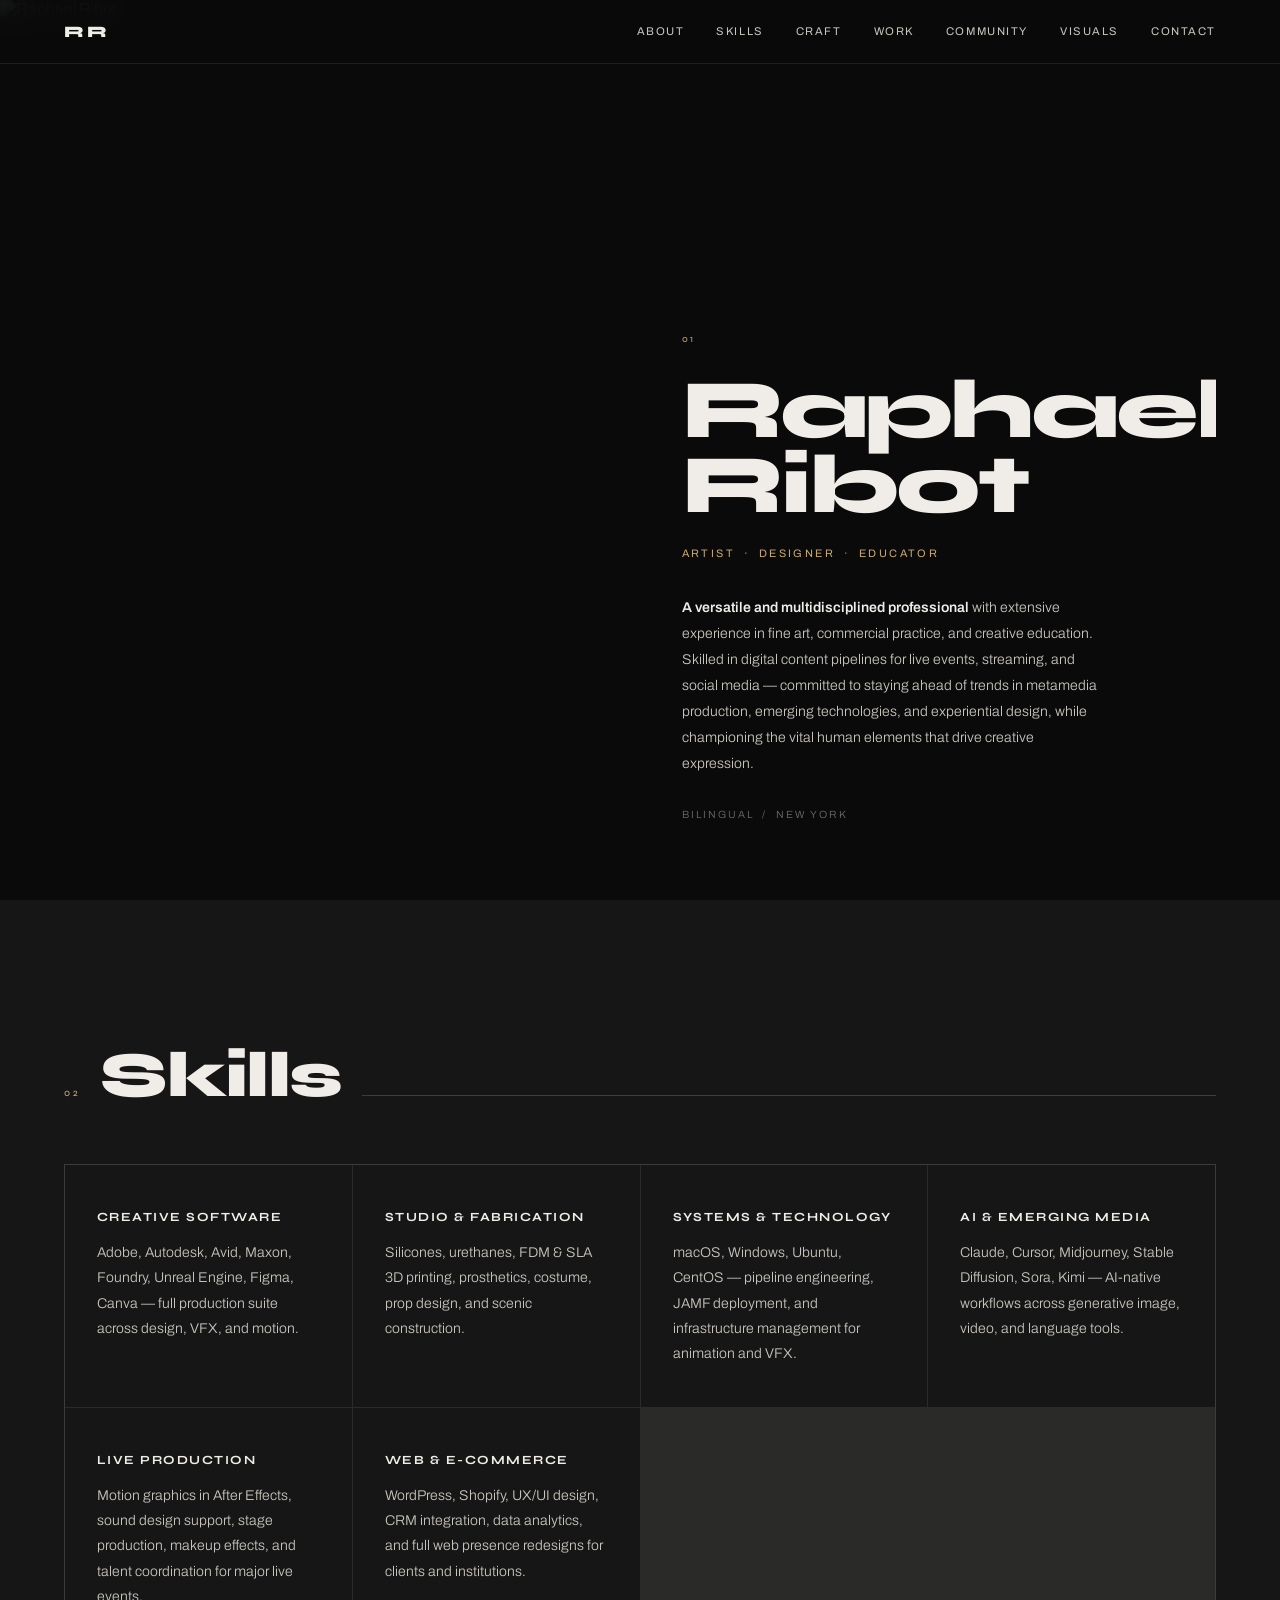
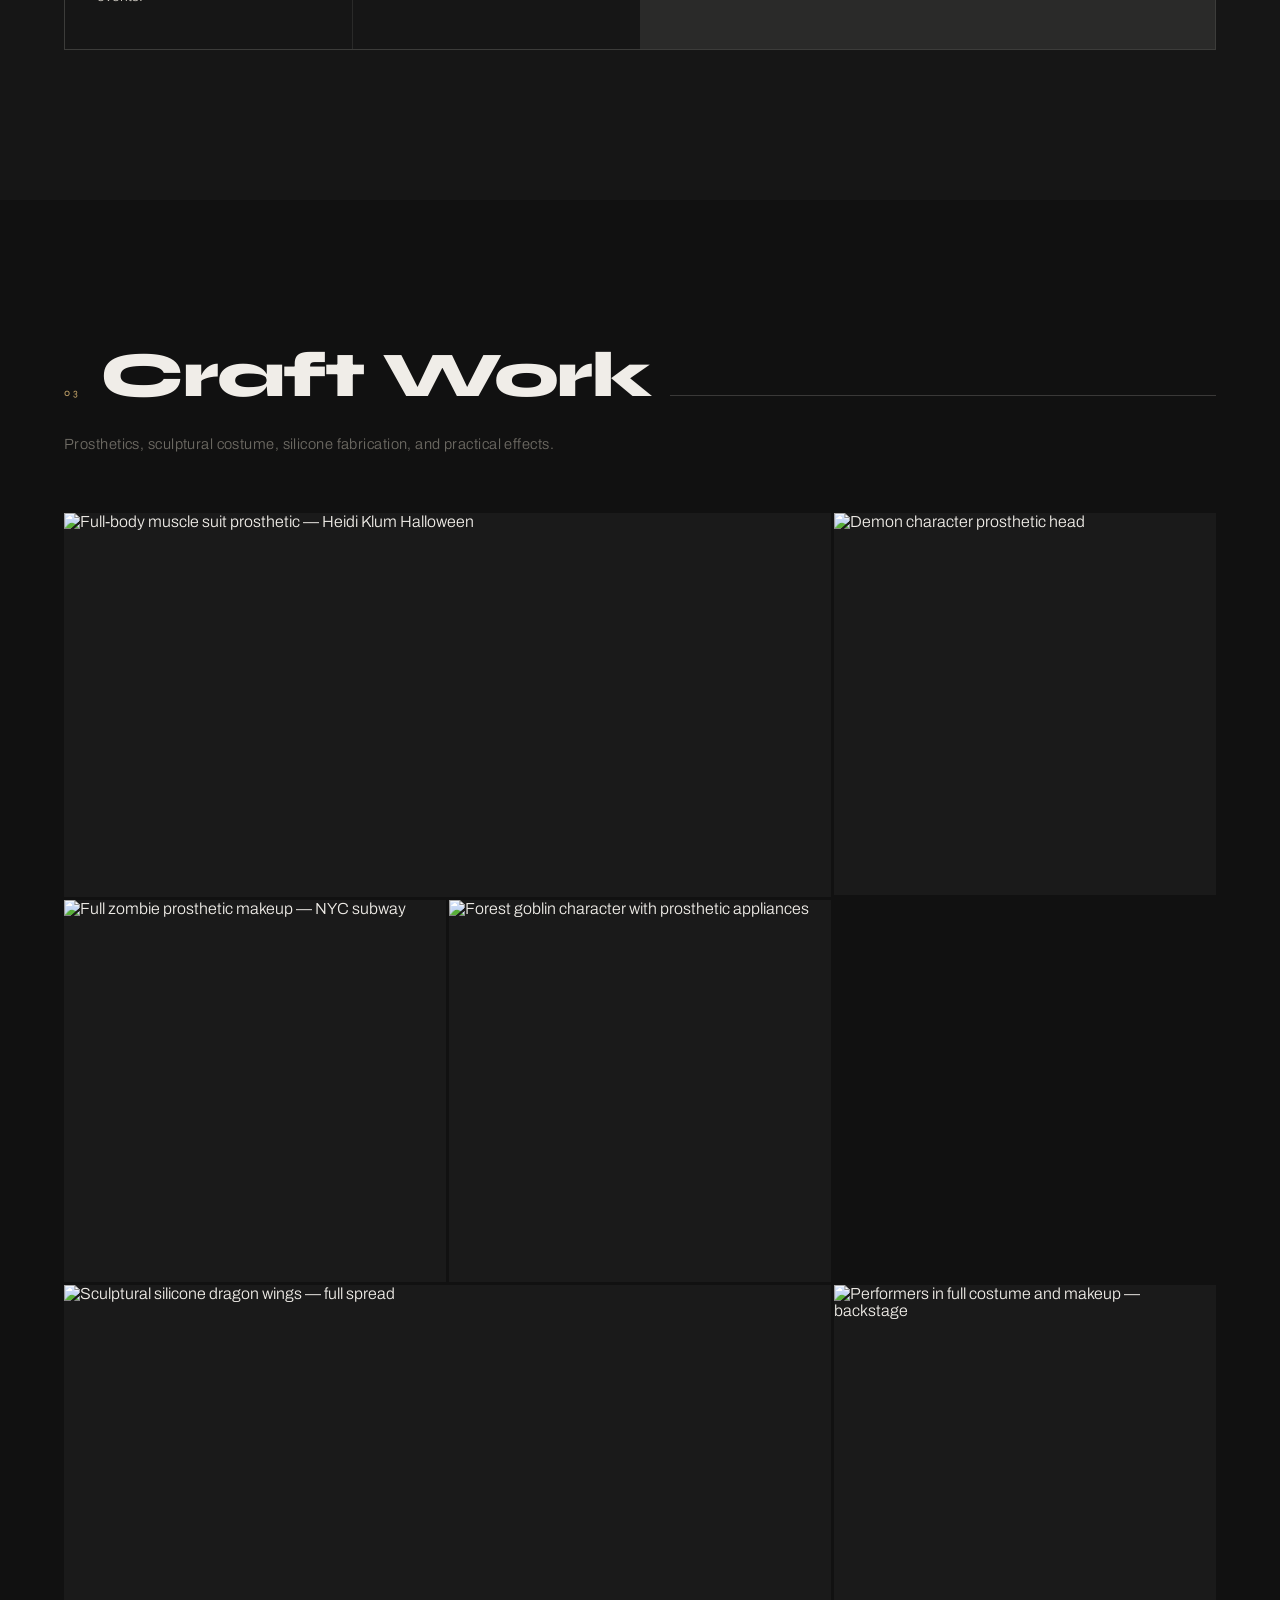
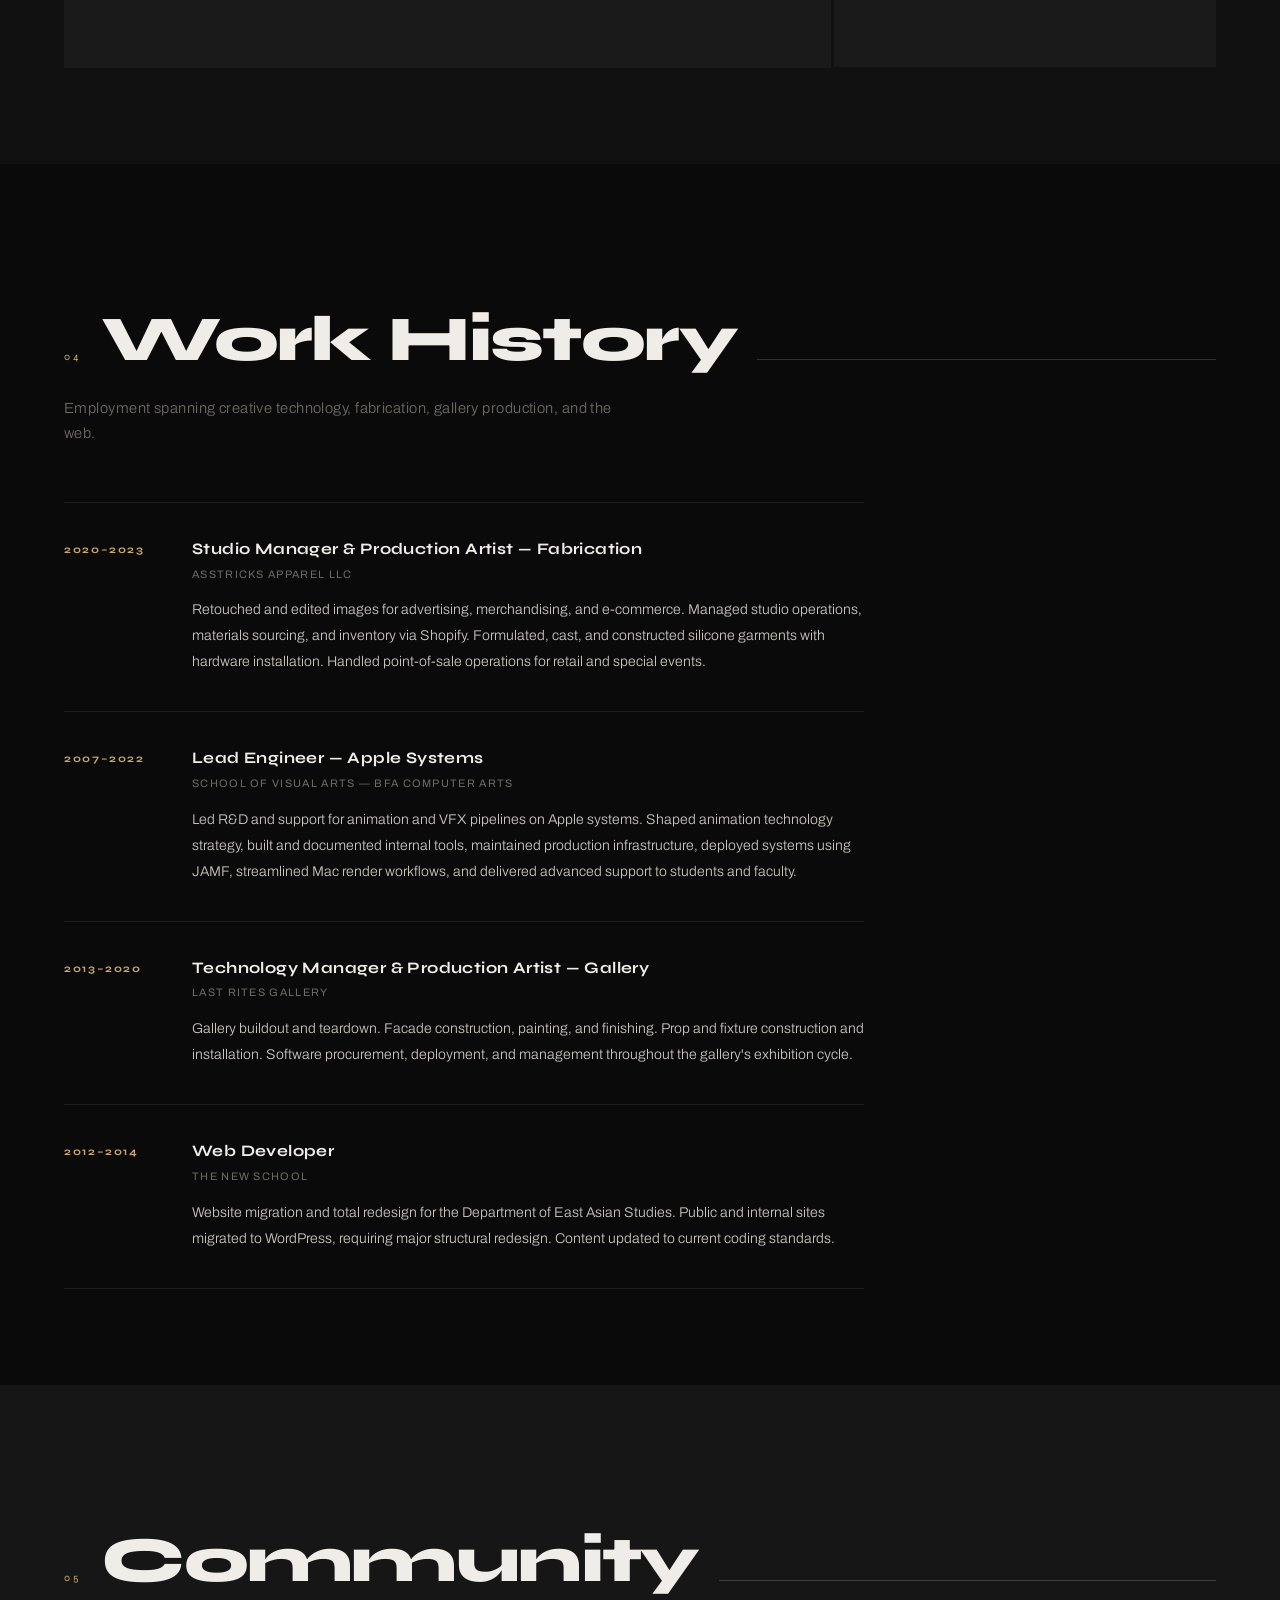
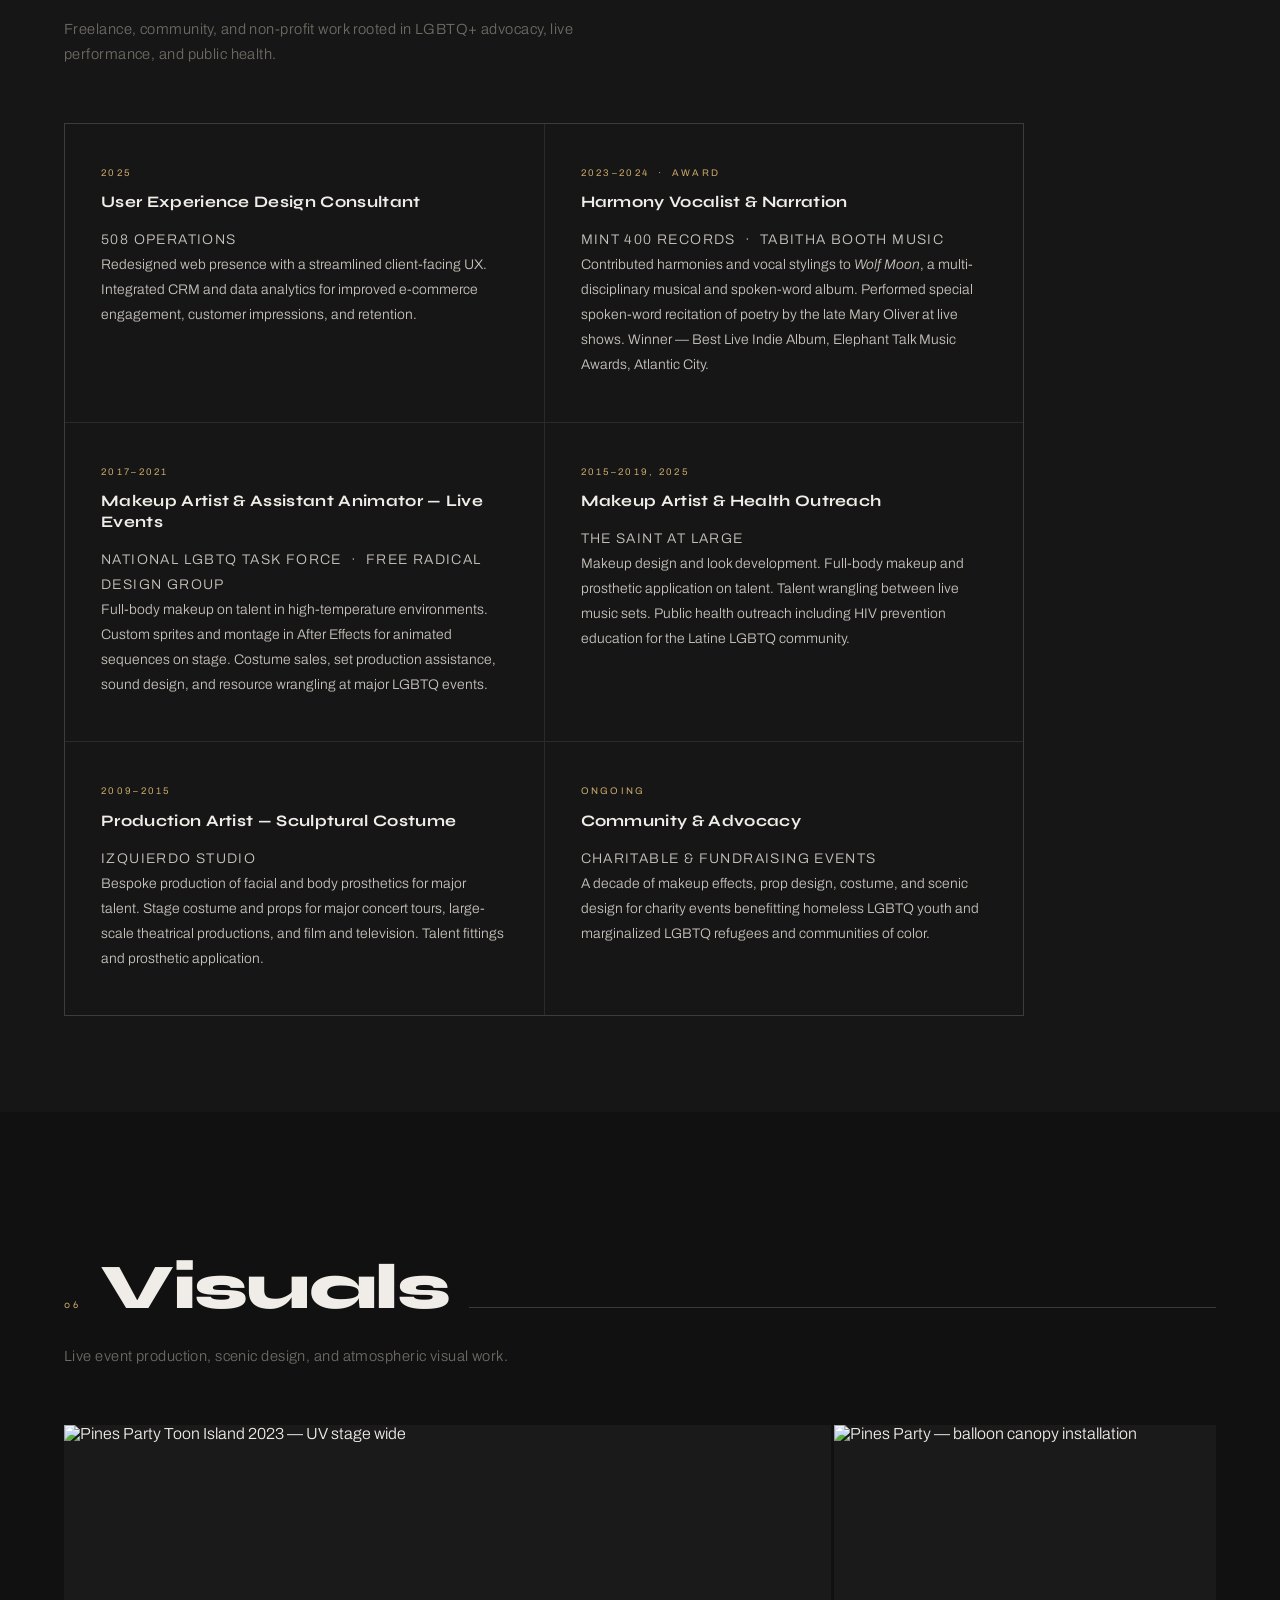
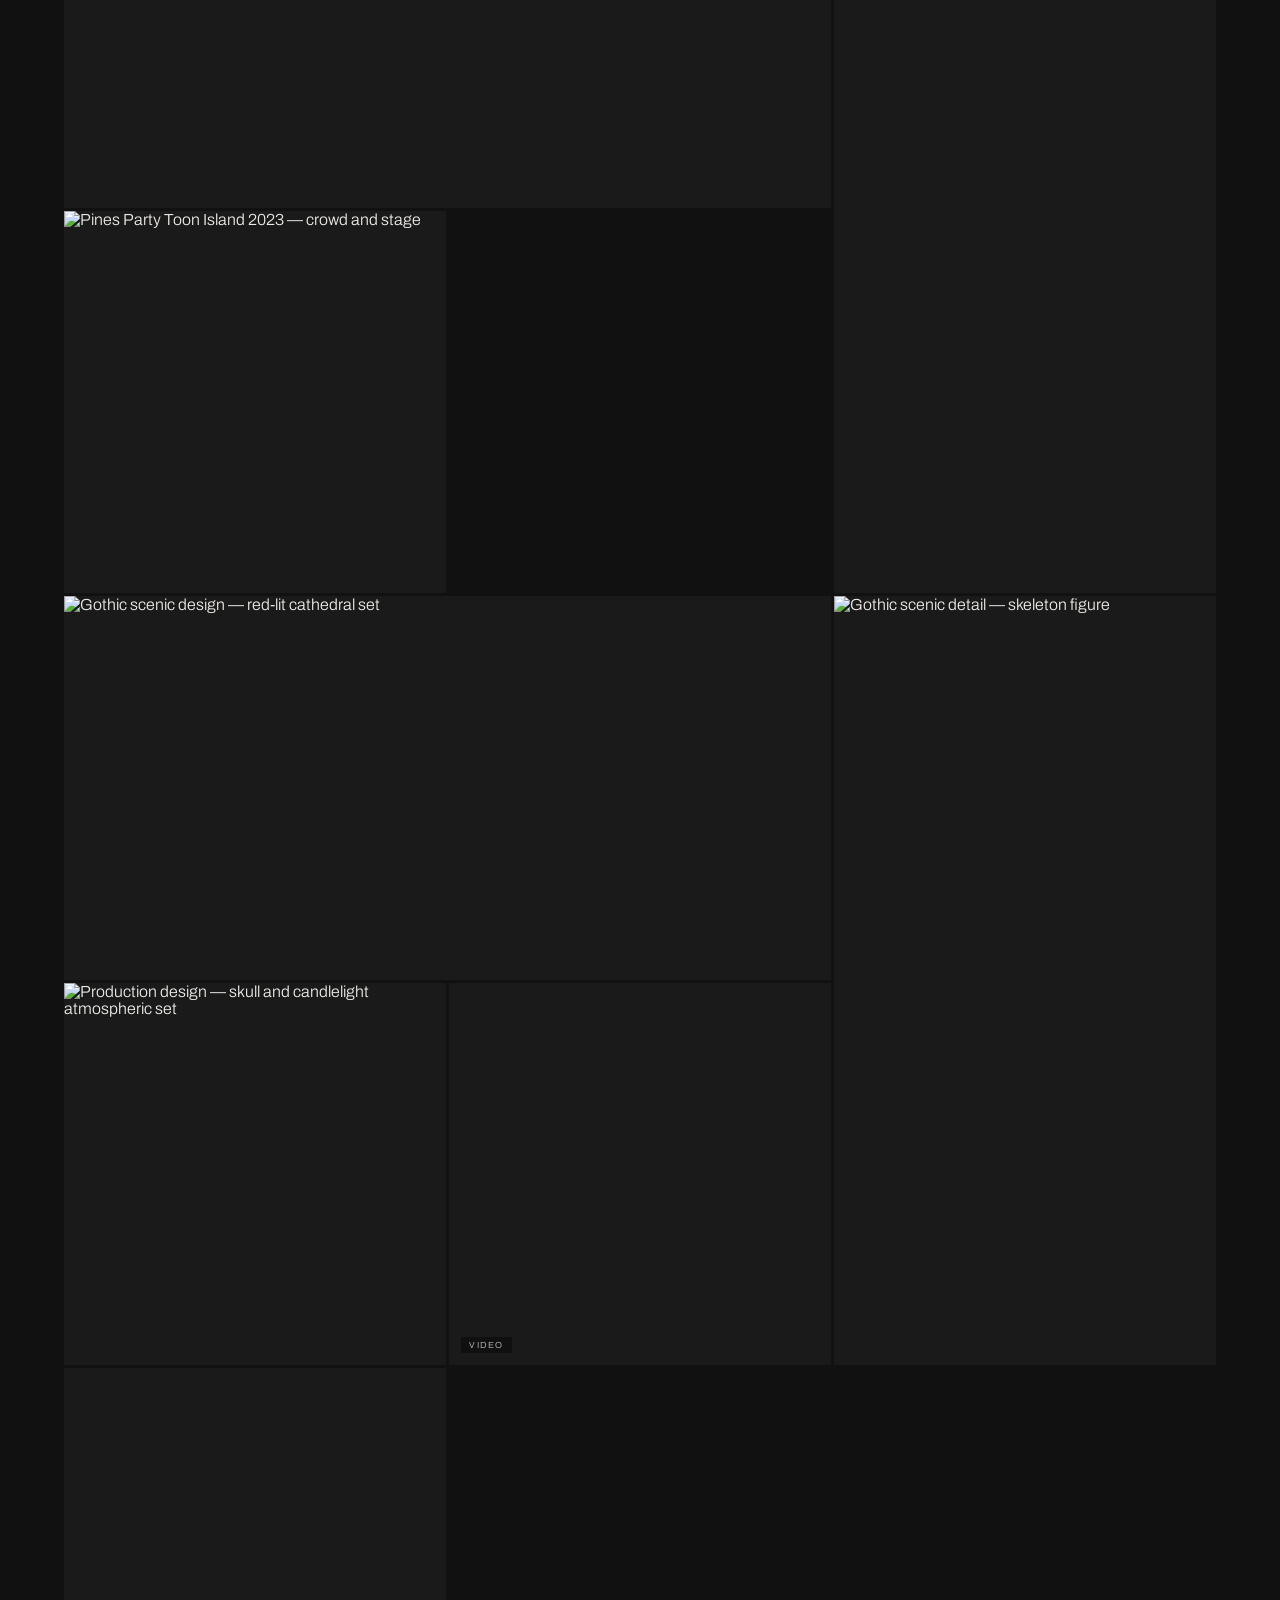
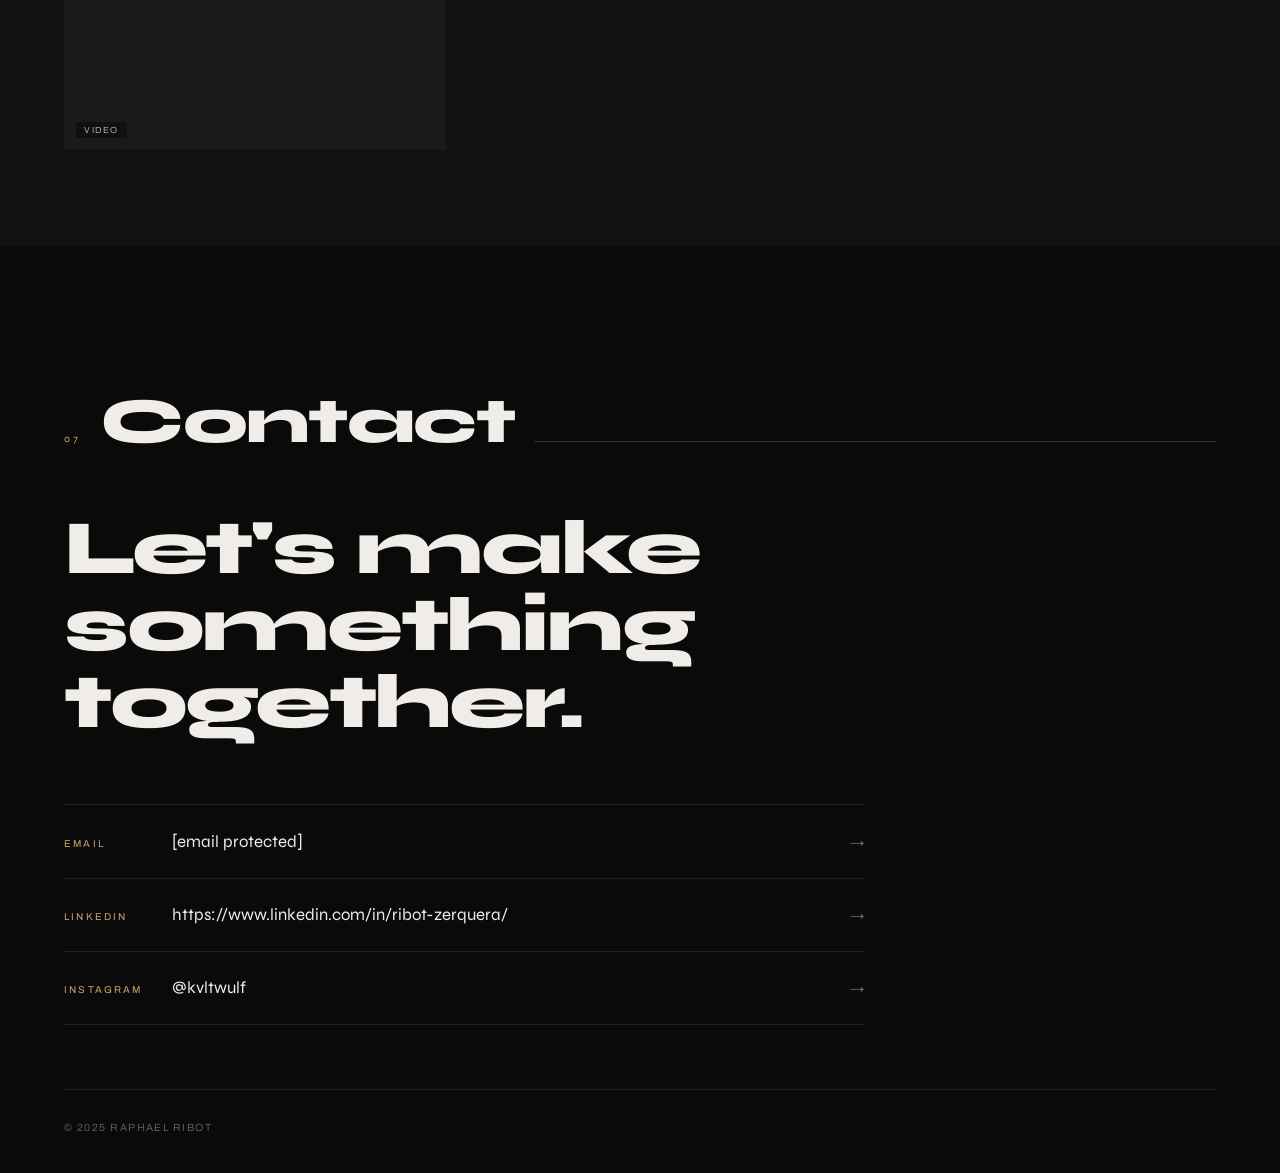
==== index.html @ 89969b08 "initial commit" ====
<!DOCTYPE html>
<html lang="en">
<head>
    <meta charset="UTF-8">
    <meta name="viewport" content="width=device-width, initial-scale=1.0">
    <title>Raphael Ribot</title>
    <link rel="preconnect" href="https://fonts.googleapis.com">
    <link rel="preconnect" href="https://fonts.gstatic.com" crossorigin>
    <link href="https://fonts.googleapis.com/css2?family=Syne:wght@400;700;800&family=Archivo:ital,wdth,wght@0,75,200;0,75,300;0,75,400;0,100,600;0,100,800;0,100,900&display=swap" rel="stylesheet">
    <link rel="stylesheet" href="styles.css">
</head>
<body>

    <!-- ── NAV ── -->
    <nav>
        <a href="#about" class="nav-monogram">RR</a>
        <div class="nav-links">
            <a href="#about">About</a>
            <a href="#skills">Skills</a>
            <a href="#craft">Craft</a>
            <a href="#experiences">Work</a>
            <a href="#nonprofit">Community</a>
            <a href="#visuals">Visuals</a>
            <a href="#contact">Contact</a>
        </div>
    </nav>

    <!-- ── 01 ABOUT / HERO ── -->
    <section id="about">
        <div class="hero-portrait">
            <img src="img/portrait.jpeg" alt="Raphael Ribot">
        </div>
        <div class="hero-content">
            <span class="section-index">01</span>
            <h1>
                <span class="name-line">Raphael</span>
                <span class="name-line">Ribot</span>
            </h1>
            <p class="hero-role">Artist &nbsp;&middot;&nbsp; Designer &nbsp;&middot;&nbsp; Educator</p>
            <p class="hero-bio">
                <strong>A versatile and multidisciplined professional</strong> with extensive experience
                in fine art, commercial practice, and creative education. Skilled in digital content
                pipelines for live events, streaming, and social media — committed to staying ahead
                of trends in metamedia production, emerging technologies, and experiential design,
                while championing the vital human elements that drive creative expression.
            </p>
            <p class="hero-tags">Bilingual &nbsp;/&nbsp; New York</p>
        </div>
    </section>

    <!-- ── 02 SKILLS ── -->
    <section id="skills">
        <div class="section-header">
            <span class="section-index">02</span>
            <h2>Skills</h2>
            <div class="section-rule"></div>
        </div>
        <div class="skills-grid">
            <div class="skill-card">
                <h3>Creative Software</h3>
                <p>Adobe, Autodesk, Avid, Maxon, Foundry, Unreal Engine, Figma, Canva — full production suite across design, VFX, and motion.</p>
            </div>
            <div class="skill-card">
                <h3>Studio &amp; Fabrication</h3>
                <p>Silicones, urethanes, FDM &amp; SLA 3D printing, prosthetics, costume, prop design, and scenic construction.</p>
            </div>
            <div class="skill-card">
                <h3>Systems &amp; Technology</h3>
                <p>macOS, Windows, Ubuntu, CentOS — pipeline engineering, JAMF deployment, and infrastructure management for animation and VFX.</p>
            </div>
            <div class="skill-card">
                <h3>AI &amp; Emerging Media</h3>
                <p>Claude, Cursor, Midjourney, Stable Diffusion, Sora, Kimi — AI-native workflows across generative image, video, and language tools.</p>
            </div>
            <div class="skill-card">
                <h3>Live Production</h3>
                <p>Motion graphics in After Effects, sound design support, stage production, makeup effects, and talent coordination for major live events.</p>
            </div>
            <div class="skill-card">
                <h3>Web &amp; E-Commerce</h3>
                <p>WordPress, Shopify, UX/UI design, CRM integration, data analytics, and full web presence redesigns for clients and institutions.</p>
            </div>
        </div>
    </section>

    <!-- ── 03 CRAFT WORK ── -->
    <section id="craft">
        <div class="section-header">
            <span class="section-index">03</span>
            <h2>Craft Work</h2>
            <div class="section-rule"></div>
        </div>
        <p class="section-intro">Prosthetics, sculptural costume, silicone fabrication, and practical effects.</p>
        <div class="gallery-grid">
            <div class="gallery-item large">
                <img src="img/Selects/IMG_0168.jpeg" alt="Full-body muscle suit prosthetic — Heidi Klum Halloween">
            </div>
            <div class="gallery-item">
                <img src="img/Selects/IMG_2224.jpeg" alt="Demon character prosthetic head">
            </div>
            <div class="gallery-item">
                <img src="img/Selects/IMG_4056.jpeg" alt="Full zombie prosthetic makeup — NYC subway">
            </div>
            <div class="gallery-item">
                <img src="img/Selects/IMG_4104.jpeg" alt="Forest goblin character with prosthetic appliances">
            </div>
            <div class="gallery-item large">
                <img src="img/Selects/IMG_0410.jpeg" alt="Sculptural silicone dragon wings — full spread">
            </div>
            <div class="gallery-item">
                <img src="img/Selects/IMG_7581.jpeg" alt="Performers in full costume and makeup — backstage">
            </div>
        </div>
    </section>

    <!-- ── 04 EXPERIENCES ── -->
    <section id="experiences">
        <div class="section-header">
            <span class="section-index">04</span>
            <h2>Work History</h2>
            <div class="section-rule"></div>
        </div>
        <p class="section-intro">Employment spanning creative technology, fabrication, gallery production, and the web.</p>
        <div class="timeline">
            <div class="timeline-item">
                <span class="timeline-year">2020–2023</span>
                <div class="timeline-content">
                    <h3>Studio Manager &amp; Production Artist — Fabrication</h3>
                    <p class="timeline-org">Asstricks Apparel LLC</p>
                    <p>Retouched and edited images for advertising, merchandising, and e-commerce. Managed studio operations, materials sourcing, and inventory via Shopify. Formulated, cast, and constructed silicone garments with hardware installation. Handled point-of-sale operations for retail and special events.</p>
                </div>
            </div>
            <div class="timeline-item">
                <span class="timeline-year">2007–2022</span>
                <div class="timeline-content">
                    <h3>Lead Engineer — Apple Systems</h3>
                    <p class="timeline-org">School of Visual Arts — BFA Computer Arts</p>
                    <p>Led R&amp;D and support for animation and VFX pipelines on Apple systems. Shaped animation technology strategy, built and documented internal tools, maintained production infrastructure, deployed systems using JAMF, streamlined Mac render workflows, and delivered advanced support to students and faculty.</p>
                </div>
            </div>
            <div class="timeline-item">
                <span class="timeline-year">2013–2020</span>
                <div class="timeline-content">
                    <h3>Technology Manager &amp; Production Artist — Gallery</h3>
                    <p class="timeline-org">Last Rites Gallery</p>
                    <p>Gallery buildout and teardown. Facade construction, painting, and finishing. Prop and fixture construction and installation. Software procurement, deployment, and management throughout the gallery's exhibition cycle.</p>
                </div>
            </div>
            <div class="timeline-item">
                <span class="timeline-year">2012–2014</span>
                <div class="timeline-content">
                    <h3>Web Developer</h3>
                    <p class="timeline-org">The New School</p>
                    <p>Website migration and total redesign for the Department of East Asian Studies. Public and internal sites migrated to WordPress, requiring major structural redesign. Content updated to current coding standards.</p>
                </div>
            </div>
        </div>
    </section>

    <!-- ── 05 NON-PROFIT / COMMUNITY ── -->
    <section id="nonprofit">
        <div class="section-header">
            <span class="section-index">05</span>
            <h2>Community</h2>
            <div class="section-rule"></div>
        </div>
        <p class="section-intro">Freelance, community, and non-profit work rooted in LGBTQ+ advocacy, live performance, and public health.</p>
        <div class="editorial-blocks">
            <div class="editorial-block">
                <span class="editorial-label">2025</span>
                <h3>User Experience Design Consultant</h3>
                <p class="editorial-org">508 Operations</p>
                <p>Redesigned web presence with a streamlined client-facing UX. Integrated CRM and data analytics for improved e-commerce engagement, customer impressions, and retention.</p>
            </div>
            <div class="editorial-block">
                <span class="editorial-label">2023–2024 &nbsp;·&nbsp; Award</span>
                <h3>Harmony Vocalist &amp; Narration</h3>
                <p class="editorial-org">Mint 400 Records &nbsp;&middot;&nbsp; Tabitha Booth Music</p>
                <p>Contributed harmonies and vocal stylings to <em>Wolf Moon</em>, a multi-disciplinary musical and spoken-word album. Performed special spoken-word recitation of poetry by the late Mary Oliver at live shows. Winner — Best Live Indie Album, Elephant Talk Music Awards, Atlantic City.</p>
            </div>
            <div class="editorial-block">
                <span class="editorial-label">2017–2021</span>
                <h3>Makeup Artist &amp; Assistant Animator — Live Events</h3>
                <p class="editorial-org">National LGBTQ Task Force &nbsp;&middot;&nbsp; Free Radical Design Group</p>
                <p>Full-body makeup on talent in high-temperature environments. Custom sprites and montage in After Effects for animated sequences on stage. Costume sales, set production assistance, sound design, and resource wrangling at major LGBTQ events.</p>
            </div>
            <div class="editorial-block">
                <span class="editorial-label">2015–2019, 2025</span>
                <h3>Makeup Artist &amp; Health Outreach</h3>
                <p class="editorial-org">The Saint at Large</p>
                <p>Makeup design and look development. Full-body makeup and prosthetic application on talent. Talent wrangling between live music sets. Public health outreach including HIV prevention education for the Latine LGBTQ community.</p>
            </div>
            <div class="editorial-block">
                <span class="editorial-label">2009–2015</span>
                <h3>Production Artist — Sculptural Costume</h3>
                <p class="editorial-org">Izquierdo Studio</p>
                <p>Bespoke production of facial and body prosthetics for major talent. Stage costume and props for major concert tours, large-scale theatrical productions, and film and television. Talent fittings and prosthetic application.</p>
            </div>
            <div class="editorial-block">
                <span class="editorial-label">Ongoing</span>
                <h3>Community &amp; Advocacy</h3>
                <p class="editorial-org">Charitable &amp; Fundraising Events</p>
                <p>A decade of makeup effects, prop design, costume, and scenic design for charity events benefitting homeless LGBTQ youth and marginalized LGBTQ refugees and communities of color.</p>
            </div>
        </div>
    </section>

    <!-- ── 06 VISUALS ── -->
    <section id="visuals">
        <div class="section-header">
            <span class="section-index">06</span>
            <h2>Visuals</h2>
            <div class="section-rule"></div>
        </div>
        <p class="section-intro">Live event production, scenic design, and atmospheric visual work.</p>
        <div class="gallery-grid">
            <div class="gallery-item large">
                <img src="img/Selects/570135_2333f36327304147aa174788ac563bfb_mv2.jpg" alt="Pines Party Toon Island 2023 — UV stage wide">
            </div>
            <div class="gallery-item tall">
                <img src="img/Selects/570135_9322833bcbf74b88a99a0cb5c8441ade_mv2.jpg" alt="Pines Party — balloon canopy installation">
            </div>
            <div class="gallery-item">
                <img src="img/Selects/570135_5317a27b67f44cf98905dbce49647bd1_mv2.jpg" alt="Pines Party Toon Island 2023 — crowd and stage">
            </div>
            <div class="gallery-item large">
                <img src="img/Selects/IMG_0476.jpeg" alt="Gothic scenic design — red-lit cathedral set">
            </div>
            <div class="gallery-item tall">
                <img src="img/Selects/IMG_0482.jpeg" alt="Gothic scenic detail — skeleton figure">
            </div>
            <div class="gallery-item">
                <img src="img/Selects/IMG_9064.jpeg" alt="Production design — skull and candlelight atmospheric set">
            </div>
            <div class="gallery-item">
                <video autoplay muted loop playsinline>
                    <source src="img/Selects/IMG_9035.mov" type="video/mp4">
                    <source src="img/Selects/IMG_9035.mov" type="video/quicktime">
                </video>
                <span class="video-label">Video</span>
            </div>
            <div class="gallery-item">
                <video autoplay muted loop playsinline>
                    <source src="img/Selects/IMG_9068.mov" type="video/mp4">
                    <source src="img/Selects/IMG_9068.mov" type="video/quicktime">
                </video>
                <span class="video-label">Video</span>
            </div>
        </div>
    </section>

    <!-- ── 07 CONTACT ── -->
    <section id="contact">
        <div class="section-header">
            <span class="section-index">07</span>
            <h2>Contact</h2>
            <div class="section-rule"></div>
        </div>
        <div class="contact-body">
            <p class="contact-statement">Let's make<br>something<br>together.</p>
            <div class="contact-links">
                <a href="/cdn-cgi/l/email-protection#ed9482989fad88808c8481c38e8280" class="contact-link">
                    <span class="contact-label">Email</span>
                    <span class="contact-value"><span class="__cf_email__" data-cfemail="3c4553494e7c59515d5550125f5351">[email&#160;protected]</span></span>
                    <span class="contact-arrow">&rarr;</span>
                </a>
                <a href="#" class="contact-link">
                    <span class="contact-label">LinkedIn</span>
                    <span class="contact-value">https://www.linkedin.com/in/ribot-zerquera/</span>
                    <span class="contact-arrow">&rarr;</span>
                </a>
                <a href="#" class="contact-link">
                    <span class="contact-label">Instagram</span>
                    <span class="contact-value">@kvltwulf</span>
                    <span class="contact-arrow">&rarr;</span>
                </a>
            </div>
        </div>
        <footer>
            <span>&copy; 2025 Raphael Ribot</span>
---- styles.css ----
/* ============================================================
   RAPHAEL RIBOT — GALLERY REDESIGN
   Fonts: Syne (display) + Archivo (body)
   Color story: deep blacks · warm cream · gold accent
   ============================================================ */

*, *::before, *::after { box-sizing: border-box; }

/* ── Design Tokens ── */
:root {
    --black:        #0a0a0a;
    --black-mid:    #111111;
    --black-soft:   #161616;
    --black-card:   #1a1a1a;
    --cream:        #f0ede8;
    --cream-muted:  #c8c4bc;
    --cream-dim:    #6e6b64;
    --gold:         #c9a86b;
    --gold-dim:     rgba(201, 168, 107, 0.35);
    --rule:         rgba(240, 237, 232, 0.09);
    --rule-med:     rgba(240, 237, 232, 0.18);
    --nav-h:        4rem;
    --gutter:       clamp(1.5rem, 5vw, 6rem);
    --grid-gap:     3px;
}

/* ── Base ── */
html {
    scroll-padding-top: var(--nav-h);
    overflow-x: hidden;
}

body {
    margin: 0;
    font-family: "Archivo", sans-serif;
    font-weight: 300;
    font-style: normal;
    color: var(--cream);
    background: var(--black);
    -webkit-font-smoothing: antialiased;
    -moz-osx-font-smoothing: grayscale;
}

/* ── NAV ── */
nav {
    position: fixed;
    top: 0; left: 0; right: 0;
    height: var(--nav-h);
    display: flex;
    align-items: center;
    justify-content: space-between;
    padding: 0 var(--gutter);
    background: rgba(10, 10, 10, 0.94);
    backdrop-filter: blur(14px);
    -webkit-backdrop-filter: blur(14px);
    border-bottom: 1px solid var(--rule);
    z-index: 100;
}

.nav-monogram {
    font-family: "Syne", sans-serif;
    font-weight: 800;
    font-size: 1rem;
    letter-spacing: 0.16em;
    color: var(--cream);
    text-decoration: none;
    transition: color 0.2s;
}
.nav-monogram:hover { color: var(--gold); }

.nav-links {
    display: flex;
    align-items: center;
    gap: clamp(1rem, 2.5vw, 2.25rem);
}

.nav-links a {
    font-family: "Archivo", sans-serif;
    font-weight: 400;
    font-size: 0.7rem;
    letter-spacing: 0.14em;
    text-transform: uppercase;
    color: var(--cream-muted);
    text-decoration: none;
    transition: color 0.2s;
    position: relative;
    padding-bottom: 2px;
}

.nav-links a::after {
    content: '';
    position: absolute;
    bottom: 0; left: 0;
    width: 0; height: 1px;
    background: var(--gold);
    transition: width 0.28s ease;
}

.nav-links a:hover { color: var(--cream); }
.nav-links a:hover::after { width: 100%; }

/* ── Scroll-reveal ── */
section {
    min-height: 100vh;
    width: 100%;
}

.reveal {
    opacity: 0;
    transform: translateY(28px);
    transition: opacity 0.75s ease, transform 0.75s ease;
}

.reveal.visible {
    opacity: 1;
    transform: translateY(0);
}

/* ── Section header ── */
.section-header {
    display: flex;
    align-items: baseline;
    gap: 1.25rem;
    margin-bottom: 3.5rem;
}

.section-index {
    font-family: "Syne", sans-serif;
    font-size: 0.65rem;
    font-weight: 400;
    letter-spacing: 0.25em;
    color: var(--gold);
    flex-shrink: 0;
}

h2 {
    font-family: "Syne", sans-serif;
    font-weight: 800;
    font-size: clamp(2.4rem, 5vw, 4rem);
    letter-spacing: -0.025em;
    margin: 0;
    line-height: 1;
    color: var(--cream);
    white-space: nowrap;
}

.section-rule {
    flex: 1;
    height: 1px;
    background: var(--rule-med);
    margin-bottom: 0.15rem;
    min-width: 2rem;
}

.section-intro {
    font-size: 0.92rem;
    font-weight: 300;
    color: var(--cream-dim);
    letter-spacing: 0.03em;
    line-height: 1.7;
    margin: -2rem 0 3.5rem;
    max-width: 560px;
}

/* ── 01 · ABOUT / HERO ── */
#about {
    display: grid;
    grid-template-columns: 52% 48%;
    min-height: 100vh;
    padding: 0;
    background: var(--black);
}

.hero-portrait {
    position: relative;
    overflow: hidden;
    min-height: 100vh;
}

.hero-portrait img {
    width: 100%;
    height: 100%;
    object-fit: cover;
    object-position: 50% 20%;
    display: block;
}

/* fade portrait into bg on the right */
.hero-portrait::after {
    content: '';
    position: absolute;
    inset: 0;
    background: linear-gradient(
        to right,
        transparent 55%,
        var(--black) 100%
    );
    pointer-events: none;
}

.hero-content {
    display: flex;
    flex-direction: column;
    justify-content: flex-end;
    padding: calc(var(--nav-h) + 3rem) var(--gutter) 5rem 1rem;
}

.hero-content .section-index {
    font-size: 0.62rem;
    letter-spacing: 0.28em;
    margin-bottom: 1.75rem;
    display: block;
}

h1 {
    font-family: "Syne", sans-serif;
    font-weight: 800;
    font-size: clamp(3rem, 6.5vw, 6.5rem);
    letter-spacing: -0.035em;
    line-height: 0.9;
    margin: 0 0 1.5rem;
    color: var(--cream);
    width: 100%;
    overflow: hidden;
}

.name-line { display: block; }

.hero-role {
    font-family: "Archivo", sans-serif;
    font-size: 0.68rem;
    font-weight: 400;
    letter-spacing: 0.22em;
    text-transform: uppercase;
    color: var(--gold);
    margin: 0 0 2.25rem;
}

.hero-bio {
    font-size: 0.88rem;
    font-weight: 300;
    line-height: 1.85;
    color: var(--cream-muted);
    max-width: 420px;
    margin: 0 0 2rem;
}

.hero-bio strong {
    color: var(--cream);
    font-weight: 600;
}

.hero-tags {
    font-size: 0.65rem;
    letter-spacing: 0.2em;
    text-transform: uppercase;
    color: var(--cream-dim);
    margin: 0;
}

/* ── 02 · SKILLS ── */
#skills {
    background: var(--black-soft);
    padding: calc(var(--nav-h) + 5rem) var(--gutter) 6rem;
}

.skills-grid {
    display: grid;
    grid-template-columns: repeat(auto-fit, minmax(260px, 1fr));
    gap: 1px;
    background: var(--rule);
    border: 1px solid var(--rule);
}

.skill-card {
    background: var(--black-soft);
    padding: 2.75rem 2rem 2.5rem;
    transition: background 0.3s;
    position: relative;
}

.skill-card::before {
    content: '';
    position: absolute;
    top: 0; left: 0; right: 0;
    height: 2px;
    background: var(--gold);
    transform: scaleX(0);
    transform-origin: left;
    transition: transform 0.35s ease;
}

.skill-card:hover { background: var(--black-mid); }
.skill-card:hover::before { transform: scaleX(1); }

.skill-card h3 {
    font-family: "Syne", sans-serif;
    font-weight: 700;
    font-size: 0.78rem;
    letter-spacing: 0.12em;
    text-transform: uppercase;
    color: var(--cream);
    margin: 0 0 1rem;
}

.skill-card p {
    font-size: 0.88rem;
    font-weight: 300;
    color: var(--cream-muted);
    line-height: 1.8;
    margin: 0;
    max-width: 100%;
}

/* ── GALLERY GRID (shared by Craft + Visuals) ── */
.gallery-grid {
    display: grid;
    grid-template-columns: repeat(3, 1fr);
    gap: var(--grid-gap);
}

.gallery-item {
    position: relative;
    aspect-ratio: 1 / 1;
    overflow: hidden;
    cursor: pointer;
    background: var(--black-card);
}

.gallery-item.tall  { grid-row: span 2; aspect-ratio: unset; }
.gallery-item.large { grid-column: span 2; aspect-ratio: 2 / 1; }

.gallery-item img,
.gallery-item video {
    width: 100%;
    height: 100%;
    object-fit: cover;
    display: block;
    transition: transform 0.55s cubic-bezier(0.25, 0.46, 0.45, 0.94);
}

.gallery-item:hover img,
.gallery-item:hover video { transform: scale(1.05); }

.gallery-item .video-label {
    position: absolute;
    bottom: 0.75rem;
    left: 0.75rem;
    font-size: 0.55rem;
    letter-spacing: 0.18em;
    text-transform: uppercase;
    color: var(--cream-muted);
    background: rgba(10,10,10,0.6);
    padding: 3px 8px;
    z-index: 2;
    pointer-events: none;
}

/* hover overlay */
.gallery-item::before {
    content: '';
    position: absolute;
    inset: 0;
    background: rgba(10, 10, 10, 0.45);
    opacity: 0;
    transition: opacity 0.3s;
    z-index: 1;
}
.gallery-item:hover::before { opacity: 1; }

/* Placeholders */
.gallery-item.placeholder {
    display: flex;
    align-items: center;
    justify-content: center;
    border: 1px solid var(--rule-med);
}

.gallery-item.placeholder span {
    font-family: "Archivo", sans-serif;
    font-size: 0.62rem;
    letter-spacing: 0.18em;
    text-transform: uppercase;
    color: var(--cream-dim);
    z-index: 2;
}

/* ── 03 · CRAFT ── */
#craft {
    background: var(--black-mid);
    padding: calc(var(--nav-h) + 5rem) var(--gutter) 6rem;
}

/* ── 04 · EXPERIENCES / TIMELINE ── */
#experiences {
    background: var(--black);
    padding: calc(var(--nav-h) + 5rem) var(--gutter) 6rem;
}

.timeline { max-width: 800px; }

.timeline-item {
    display: grid;
    grid-template-columns: 5.5rem 1fr;
    gap: 2.5rem;
    padding: 2.25rem 0;
    border-top: 1px solid var(--rule);
    transition: border-color 0.2s;
}

.timeline-item:last-child { border-bottom: 1px solid var(--rule); }
.timeline-item:hover { border-top-color: var(--gold-dim); }

.timeline-year {
    font-family: "Syne", sans-serif;
    font-size: 0.68rem;
    font-weight: 700;
    letter-spacing: 0.15em;
    color: var(--gold);
    padding-top: 0.25rem;
    flex-shrink: 0;
}

.timeline-content h3 {
    font-family: "Syne", sans-serif;
    font-weight: 700;
    font-size: 1rem;
    letter-spacing: 0.025em;
    color: var(--cream);
    margin: 0 0 0.75rem;
}

.timeline-org {
    font-size: 0.68rem !important;
    font-weight: 400 !important;
    letter-spacing: 0.12em;
    text-transform: uppercase;
    color: var(--cream-dim) !important;
    margin: -0.4rem 0 0.85rem !important;
}

.timeline-content p {
    font-size: 0.88rem;
    font-weight: 300;
    color: var(--cream-muted);
    line-height: 1.85;
    margin: 0;
    max-width: 100%;
}

.editorial-org {
    font-size: 0.65rem;
    font-weight: 400;
    letter-spacing: 0.1em;
    text-transform: uppercase;
    color: var(--cream-dim);
    margin: -0.5rem 0 0.85rem;
    display: block;
}

/* ── 05 · NON-PROFIT / COMMUNITY ── */
#nonprofit {
    background: var(--black-soft);
    padding: calc(var(--nav-h) + 5rem) var(--gutter) 6rem;
}

.editorial-blocks {
    display: grid;
    grid-template-columns: 1fr 1fr;
    gap: 1px;
    background: var(--rule);
    border: 1px solid var(--rule);
    max-width: 960px;
}

.editorial-block {
    background: var(--black-soft);
    padding: 2.75rem 2.25rem;
    transition: background 0.3s;
}

.editorial-block:hover { background: var(--black-mid); }

.editorial-label {
    display: block;
    font-size: 0.6rem;
    font-weight: 400;
    letter-spacing: 0.24em;
    text-transform: uppercase;
    color: var(--gold);
    margin-bottom: 0.9rem;
}

.editorial-block h3 {
    font-family: "Syne", sans-serif;
    font-weight: 700;
    font-size: 1rem;
    letter-spacing: 0.02em;
    color: var(--cream);
    margin: 0 0 0.9rem;
    line-height: 1.3;
}

.editorial-block p {
    font-size: 0.87rem;
    font-weight: 300;
    color: var(--cream-muted);
    line-height: 1.8;
    margin: 0;
    max-width: 100%;
}

/* ── 06 · VISUALS ── */
#visuals {
    background: var(--black-mid);
    padding: calc(var(--nav-h) + 5rem) var(--gutter) 6rem;
}

/* ── 07 · CONTACT ── */
#contact {
    background: var(--black);
    padding: calc(var(--nav-h) + 5rem) var(--gutter) 0;
    display: flex;
    flex-direction: column;
    min-height: 100vh;
}

.contact-body { max-width: 800px; flex: 1; }

.contact-statement {
    font-family: "Syne", sans-serif;
    font-weight: 800;
    font-size: clamp(2.8rem, 6vw, 5.5rem);
    letter-spacing: -0.03em;
    line-height: 1.0;
    color: var(--cream);
    margin: 0 0 4rem;
}

.contact-links {
    display: flex;
    flex-direction: column;
}

.contact-link {
    display: flex;
    align-items: baseline;
    gap: 1.75rem;
    padding: 1.6rem 0;
    border-top: 1px solid var(--rule);
    text-decoration: none;
    transition: gap 0.35s ease;
}

.contact-link:last-child { border-bottom: 1px solid var(--rule); }
.contact-link:hover { gap: 2.75rem; }

.contact-label {
    font-size: 0.62rem;
    font-weight: 400;
    letter-spacing: 0.22em;
    text-transform: uppercase;
    color: var(--gold);
    min-width: 5rem;
    flex-shrink: 0;
}

.contact-value {
    font-family: "Syne", sans-serif;
    font-size: 1.05rem;
    font-weight: 400;
    color: var(--cream);
    transition: color 0.2s;
    flex: 1;
}

.contact-arrow {
    font-size: 0.9rem;
    color: var(--cream-dim);
    transition: color 0.2s, transform 0.3s;
    display: inline-block;
}

.contact-link:hover .contact-value  { color: var(--gold); }
.contact-link:hover .contact-arrow  { color: var(--gold); transform: translateX(4px); }

/* ── FOOTER ── */
footer {
    display: flex;
    justify-content: space-between;
    align-items: center;
    padding: 2rem 0 2.5rem;
    margin-top: 4rem;
    border-top: 1px solid var(--rule);
    font-size: 0.65rem;
    letter-spacing: 0.14em;
    text-transform: uppercase;
    color: var(--cream-dim);
}

/* ── LIGHTBOX ── */
#lightbox {
    display: none;
    position: fixed;
    inset: 0;
    background: rgba(5, 5, 5, 0.97);
    z-index: 1000;
    justify-content: center;
    align-items: center;
    cursor: pointer;
    animation: lb-in 0.25s ease;
}

@keyframes lb-in {
    from { opacity: 0; }
    to   { opacity: 1; }
}

#lightbox.open { display: flex; }

#lightbox-img {
    max-width: 88%;
    max-height: 88vh;
    object-fit: contain;
    cursor: default;
}

.lightbox-close {
    position: absolute;
    top: 1.5rem;
    right: var(--gutter);
    font-family: "Archivo", sans-serif;
    font-size: 0.65rem;
    letter-spacing: 0.2em;
    text-transform: uppercase;
    color: var(--cream-dim);
    pointer-events: none;
}

/* ── RESPONSIVE ── */
@media (max-width: 900px) {
    #about {
        grid-template-columns: 1fr;
        grid-template-rows: 65vh auto;
    }

    .hero-portrait {
        min-height: 65vh;
        height: 65vh;
    }

    .hero-portrait::after {
        background: linear-gradient(
            to bottom,
            transparent 50%,
            var(--black) 100%
        );
    }

    .hero-content {
        padding: 2.5rem var(--gutter) 4rem;
        justify-content: flex-start;
    }

    .editorial-blocks {
        grid-template-columns: 1fr;
    }
}

@media (max-width: 680px) {
    h2 { white-space: normal; }

    .gallery-grid {
        grid-template-columns: repeat(2, 1fr);
    }

    .gallery-item.large {
        grid-column: span 2;
        aspect-ratio: 1.6 / 1;
    }

    .nav-links { gap: 0.85rem; }

    .contact-statement { font-size: clamp(2.2rem, 8vw, 3.5rem); }

    footer { flex-direction: column; gap: 0.5rem; text-align: center; }
}

@media (max-width: 440px) {
    .gallery-grid {
        grid-template-columns: 1fr;
    }

    .gallery-item.tall,
    .gallery-item.large {
        grid-column: span 1;
        grid-row: span 1;
        aspect-ratio: 1 / 1;
    }

    .nav-links a { font-size: 0.6rem; }
    .nav-links { gap: 0.65rem; }

    .timeline-item {
        grid-template-columns: 4rem 1fr;
        gap: 1.25rem;
    }
}
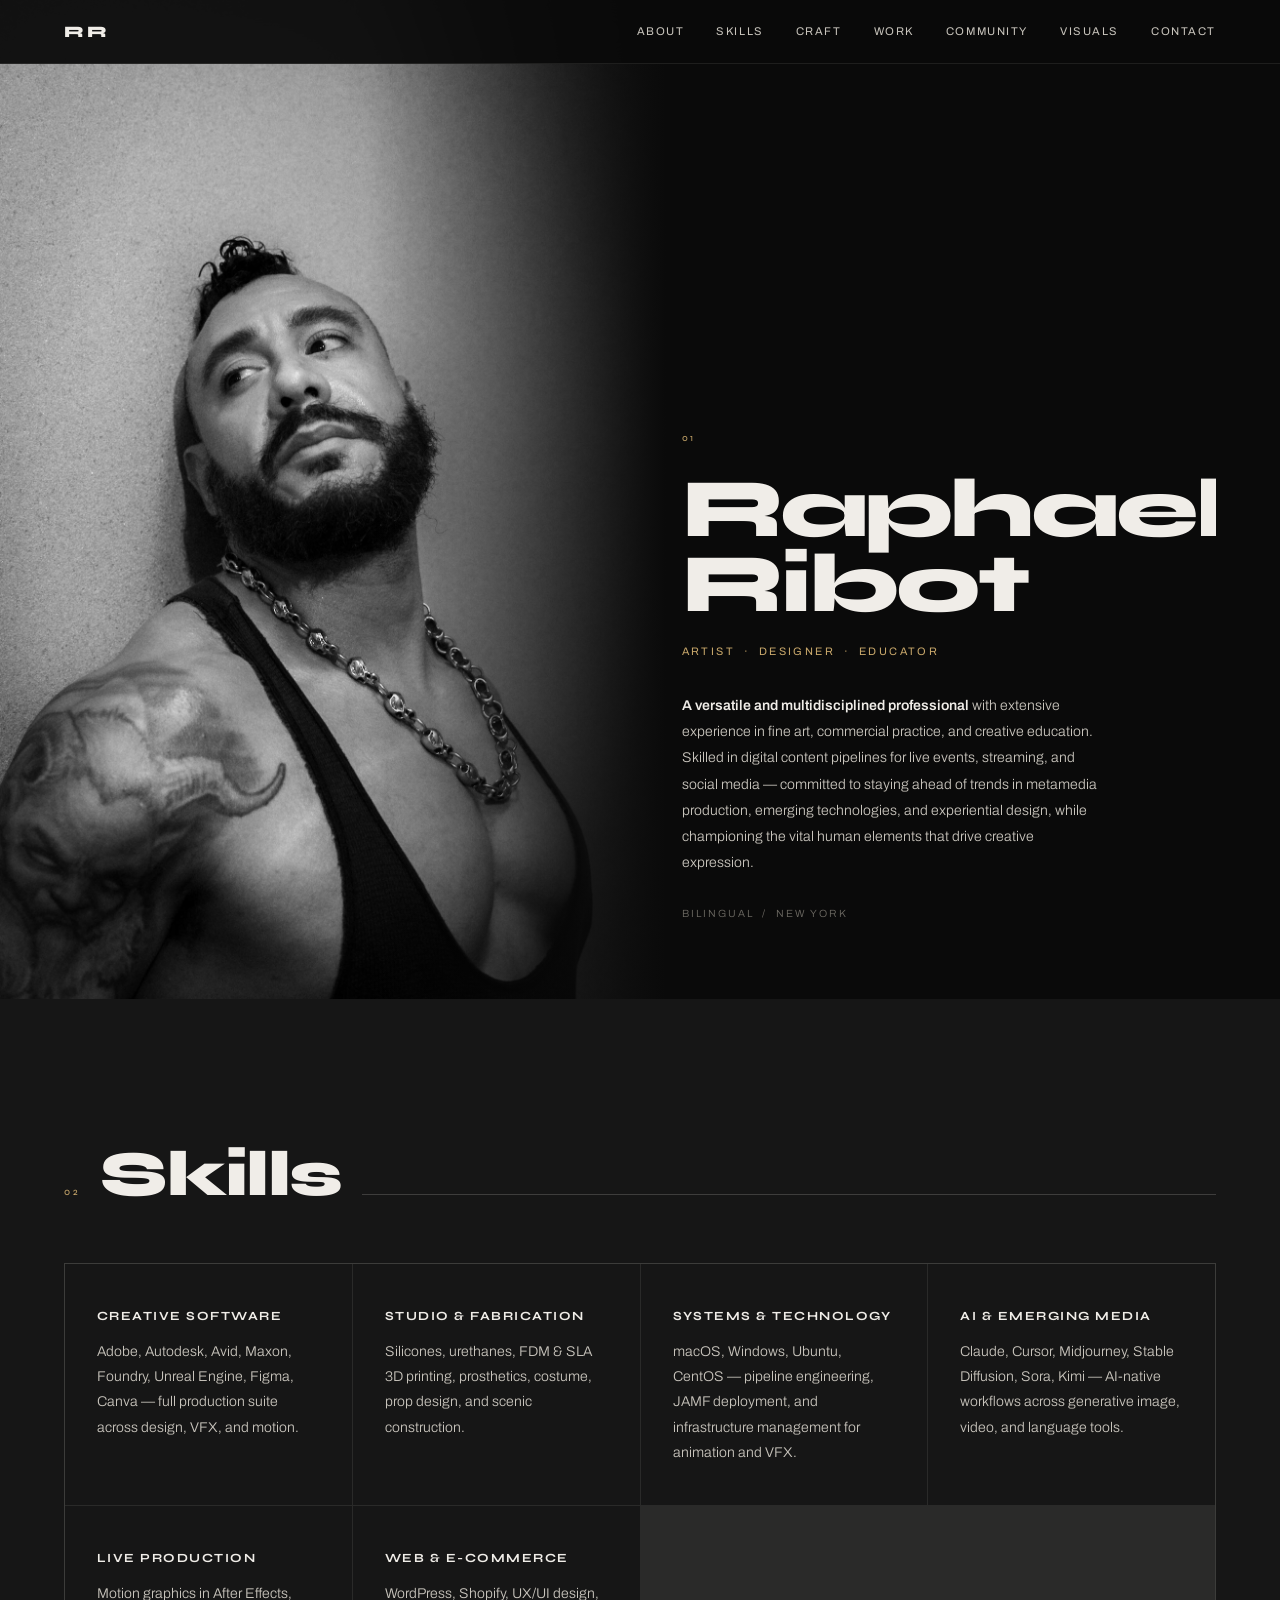
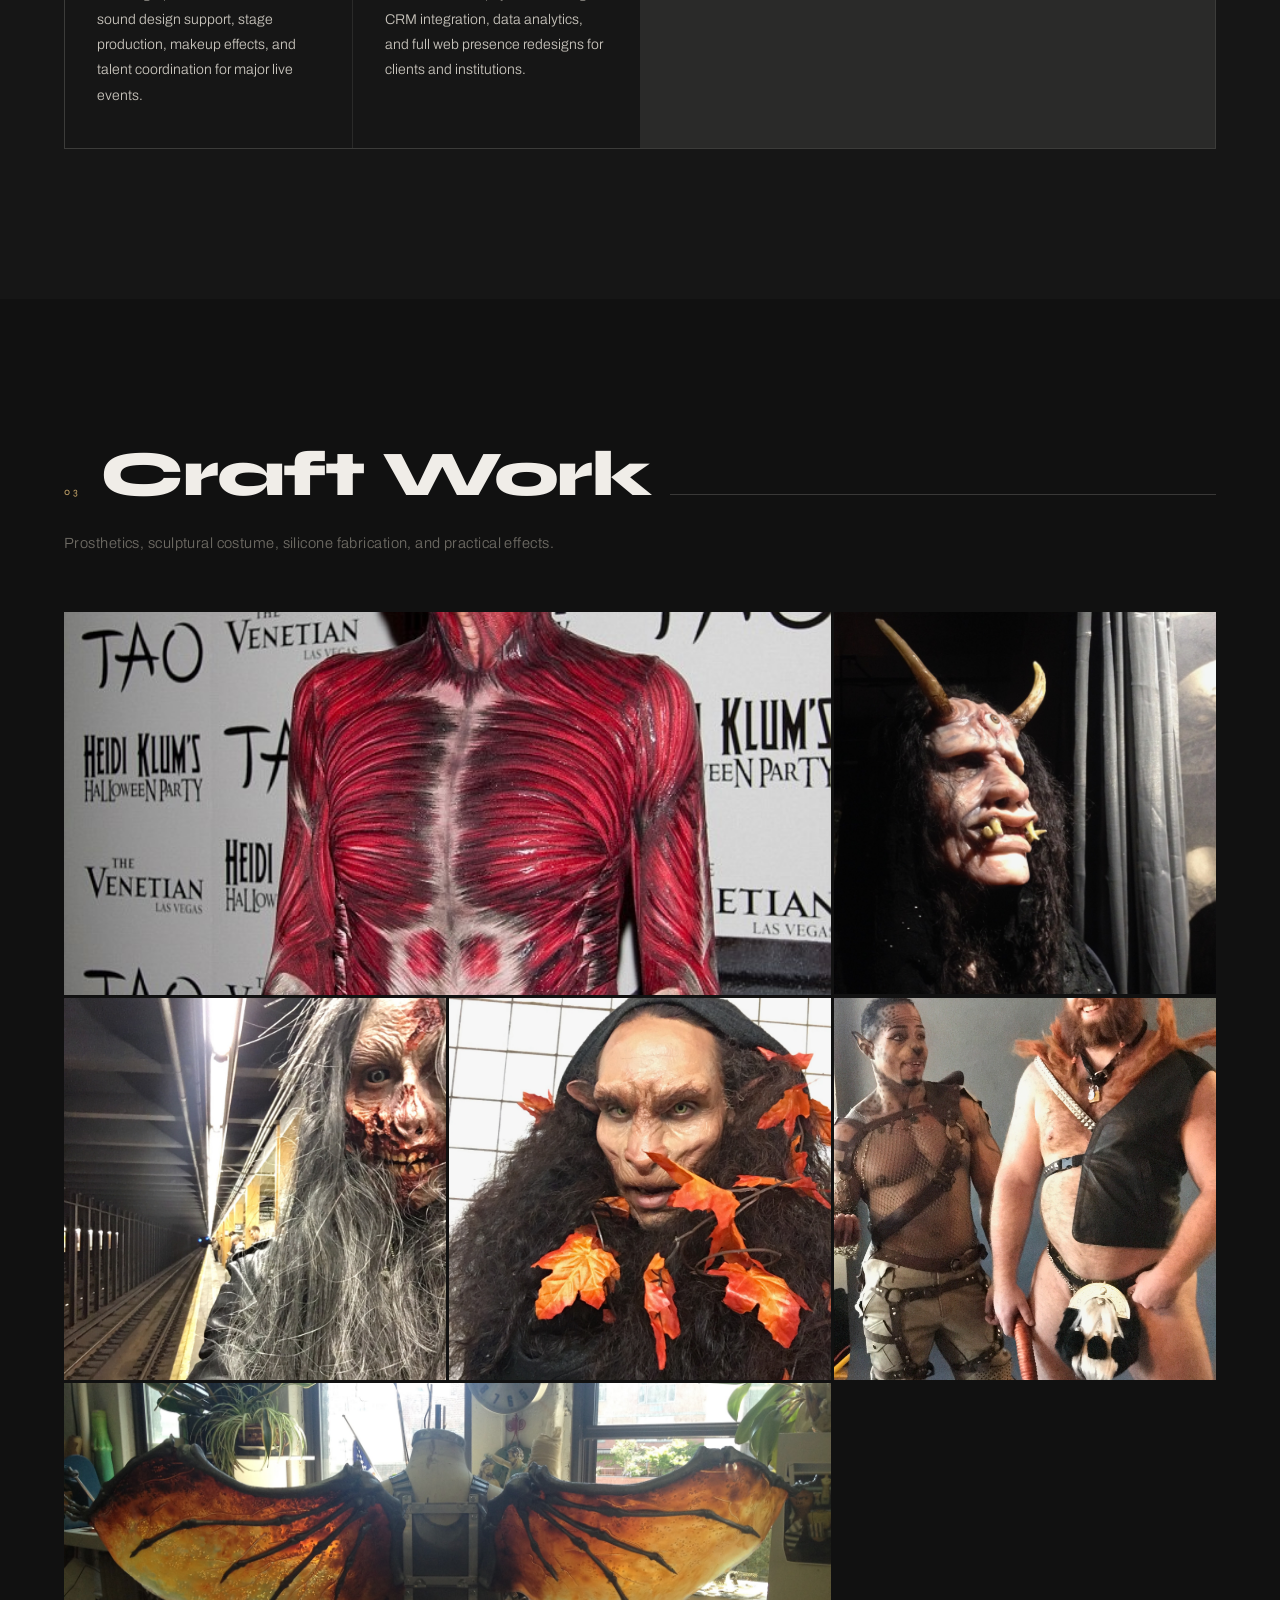
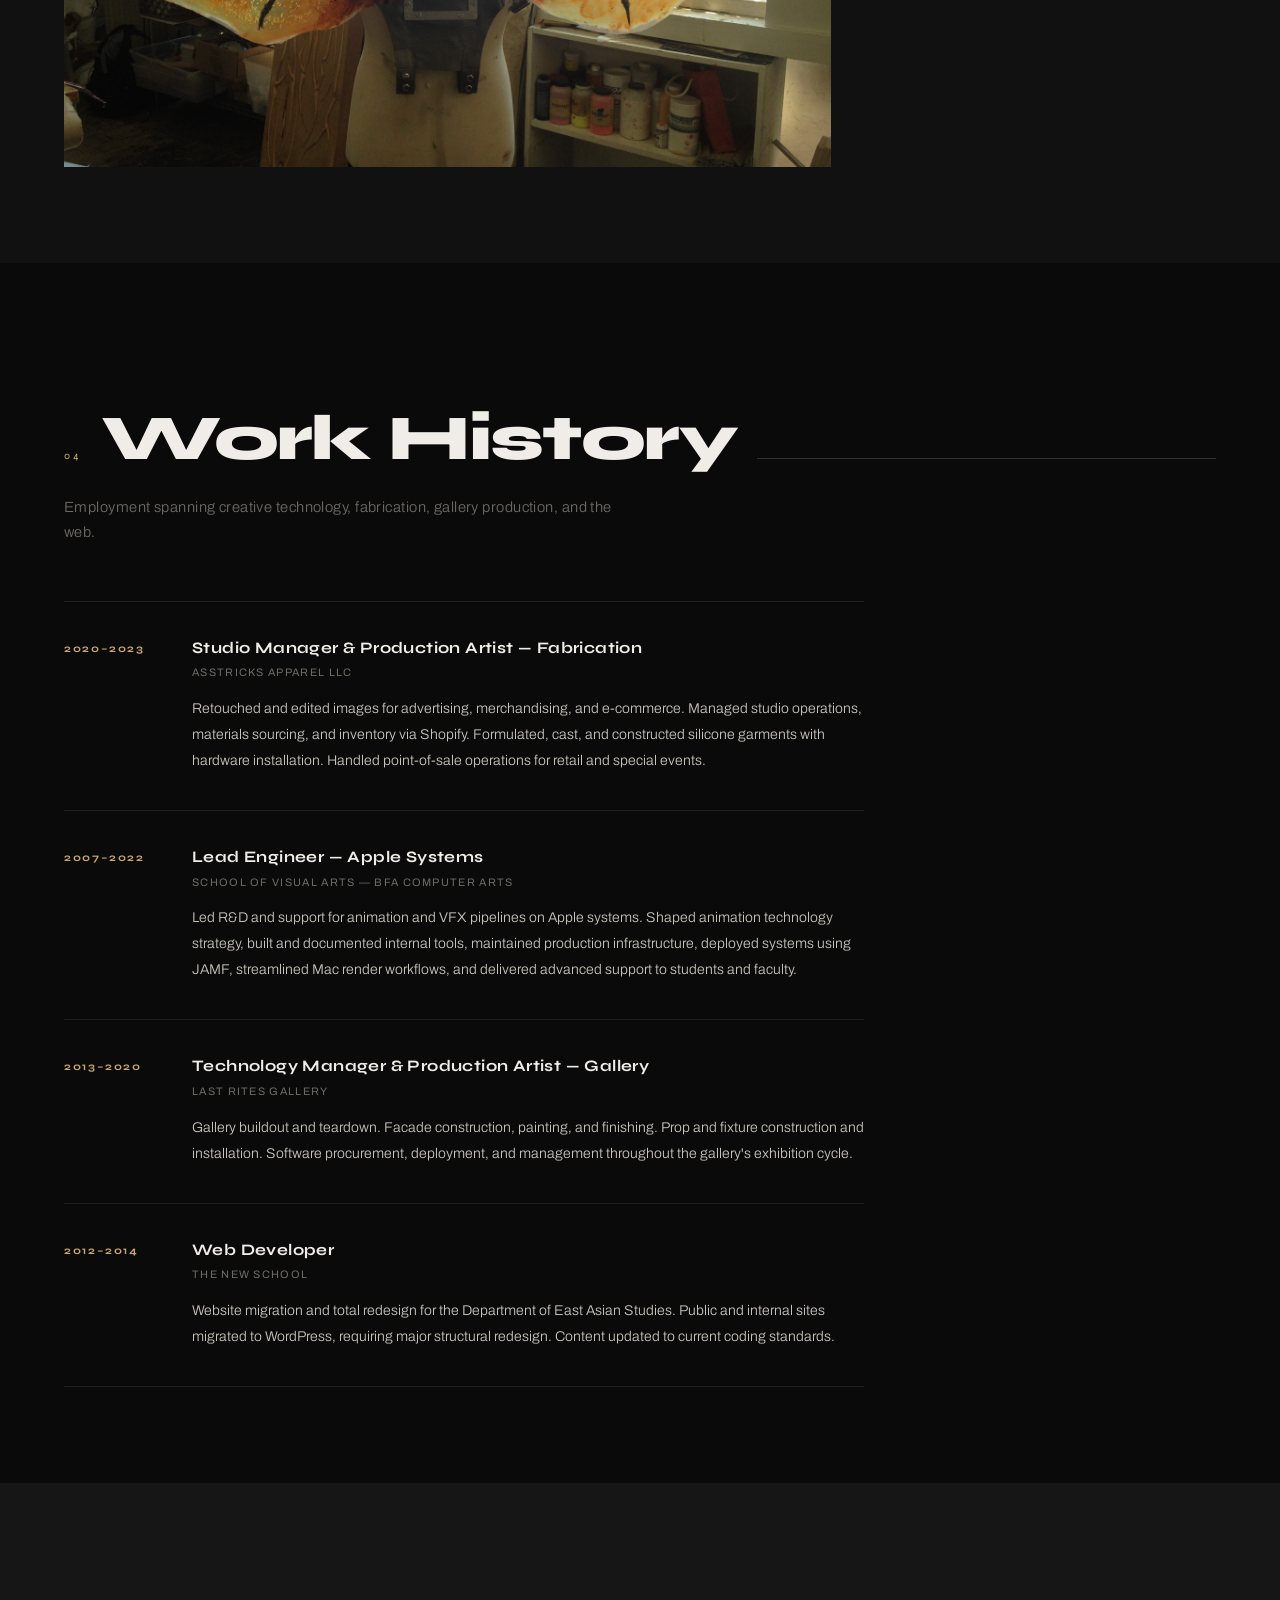
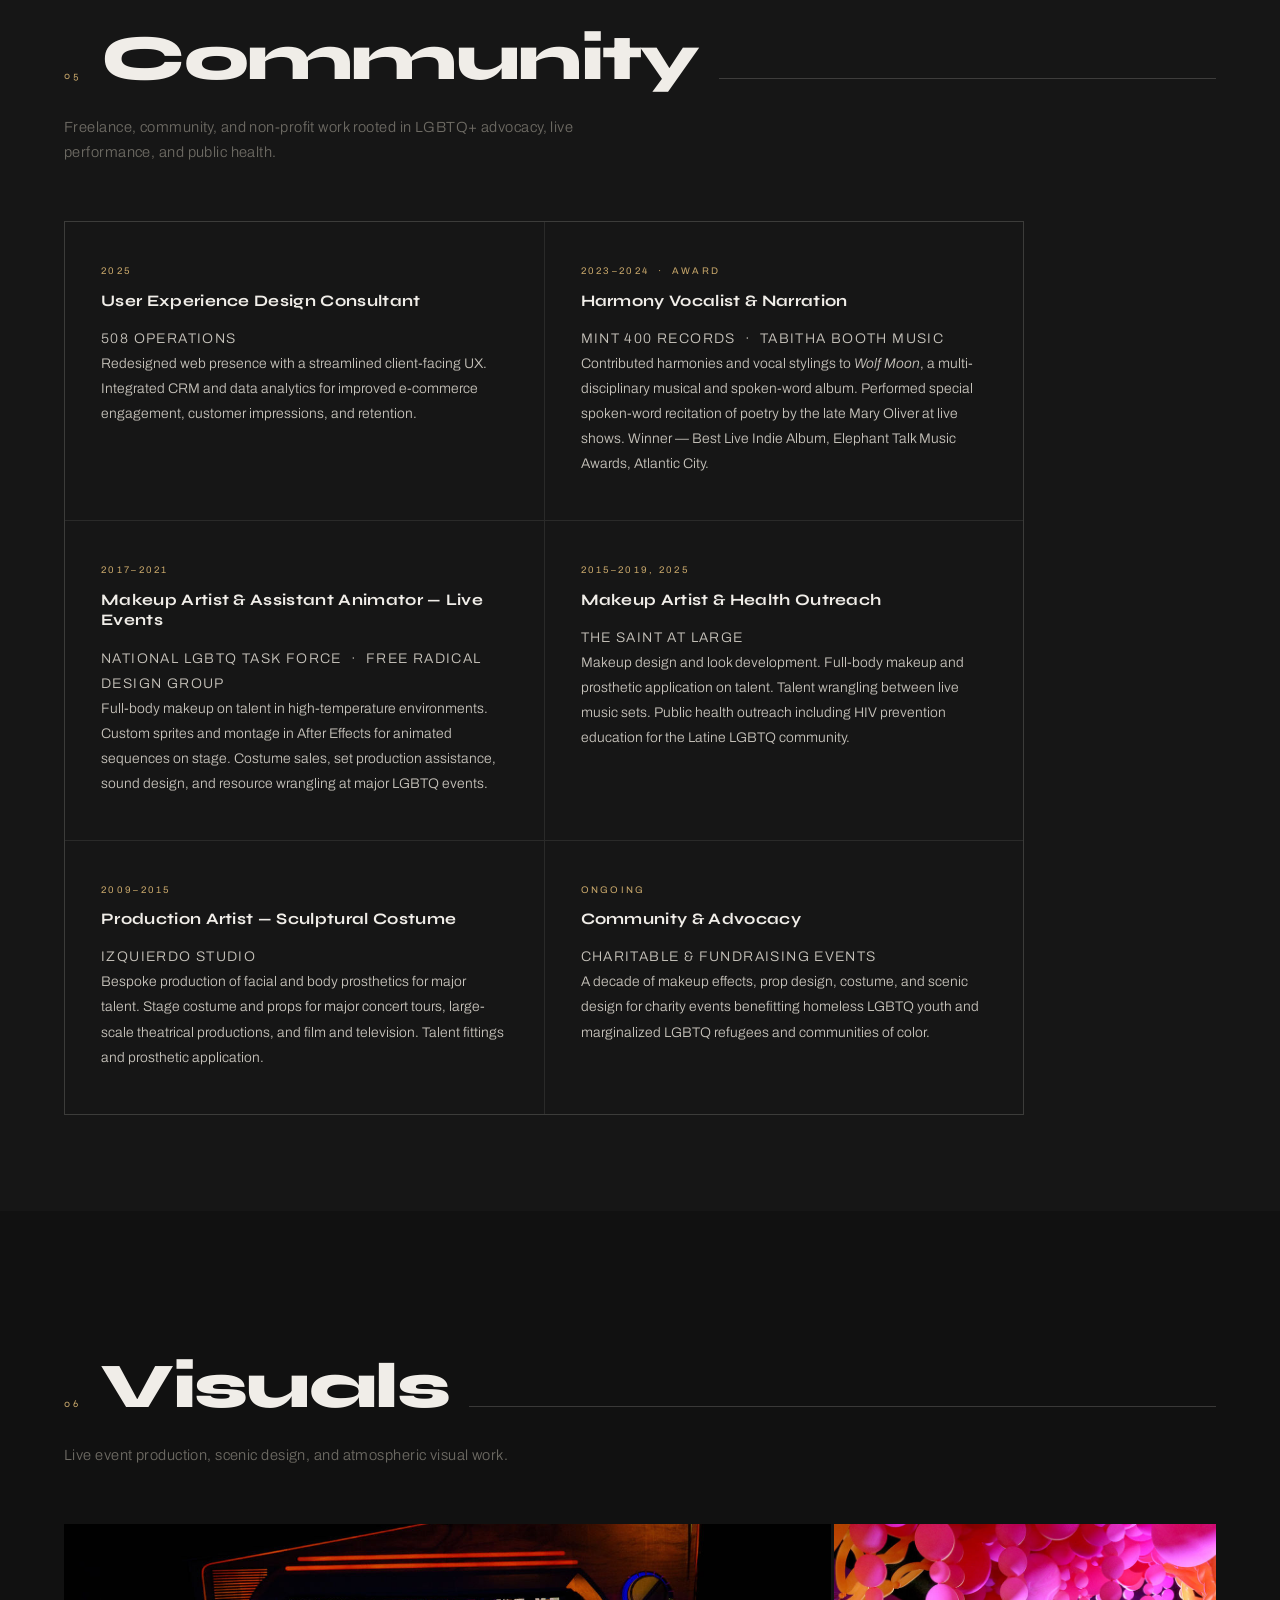
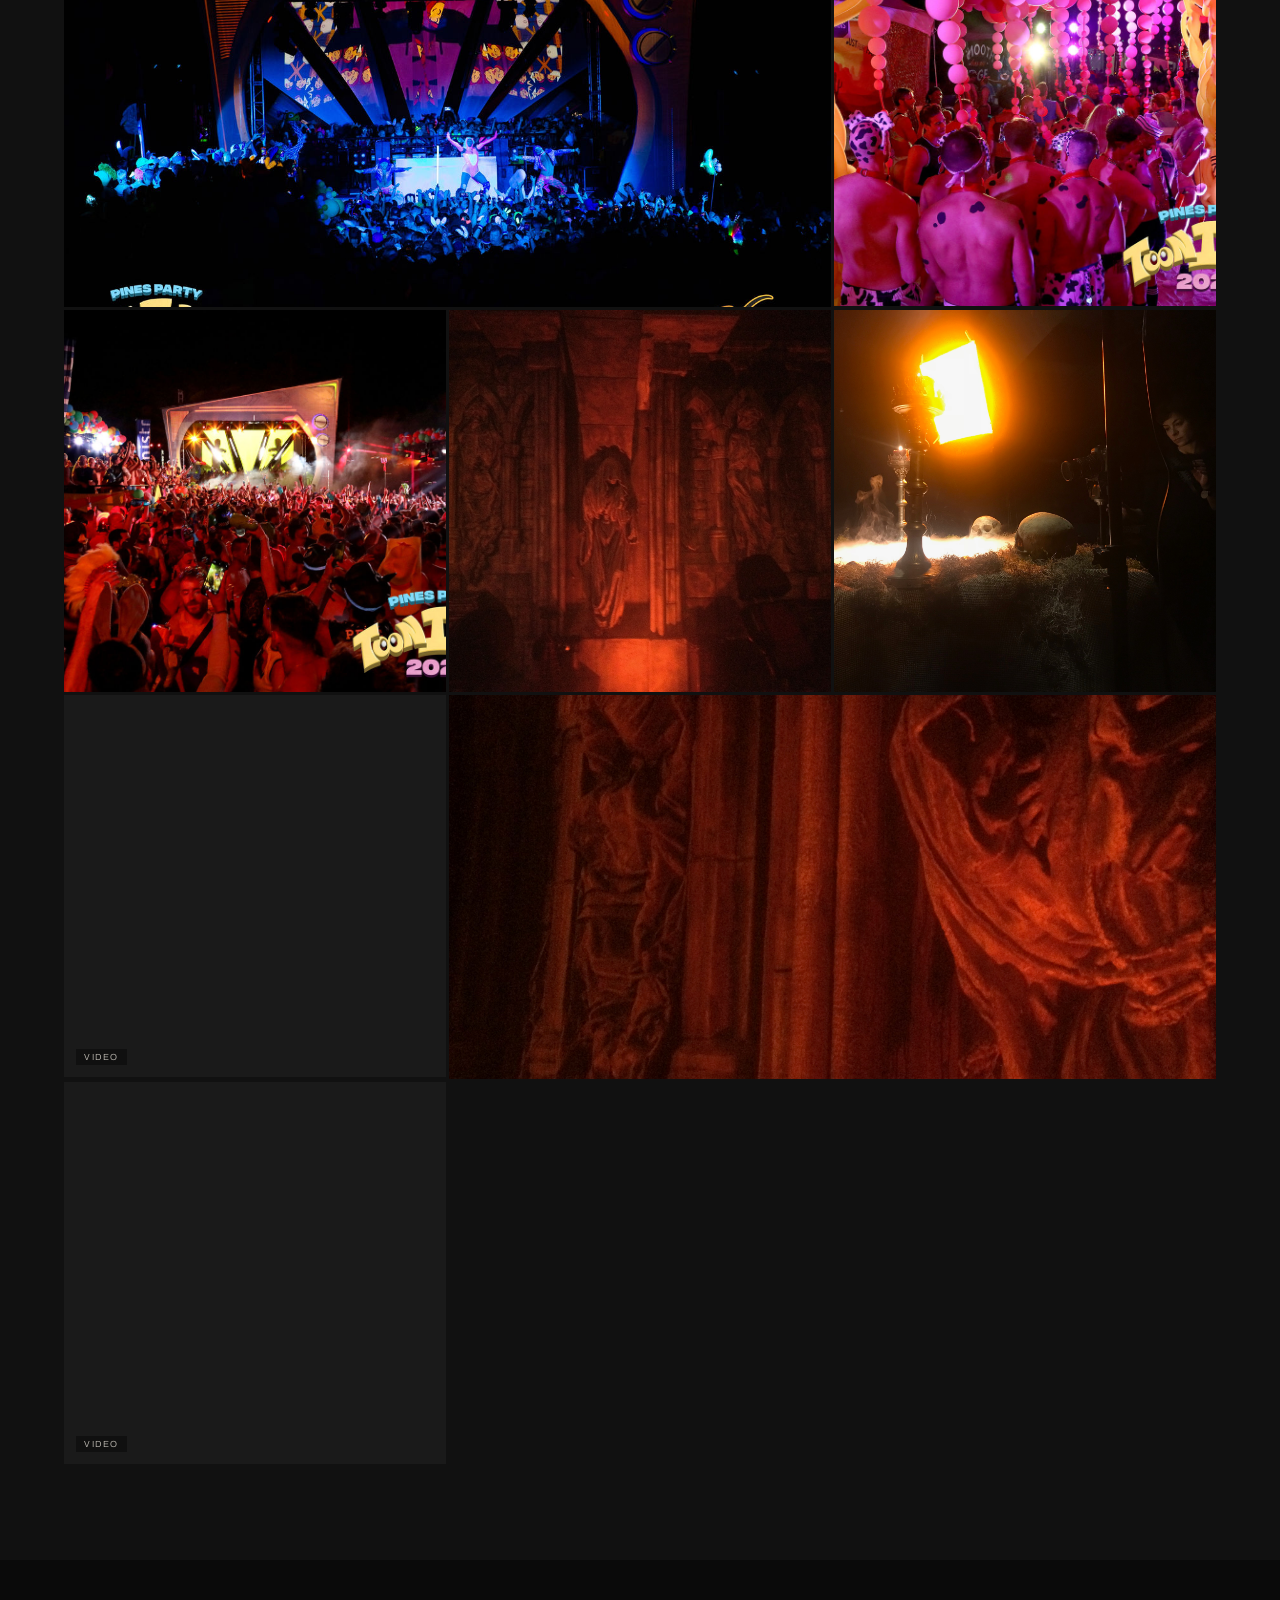
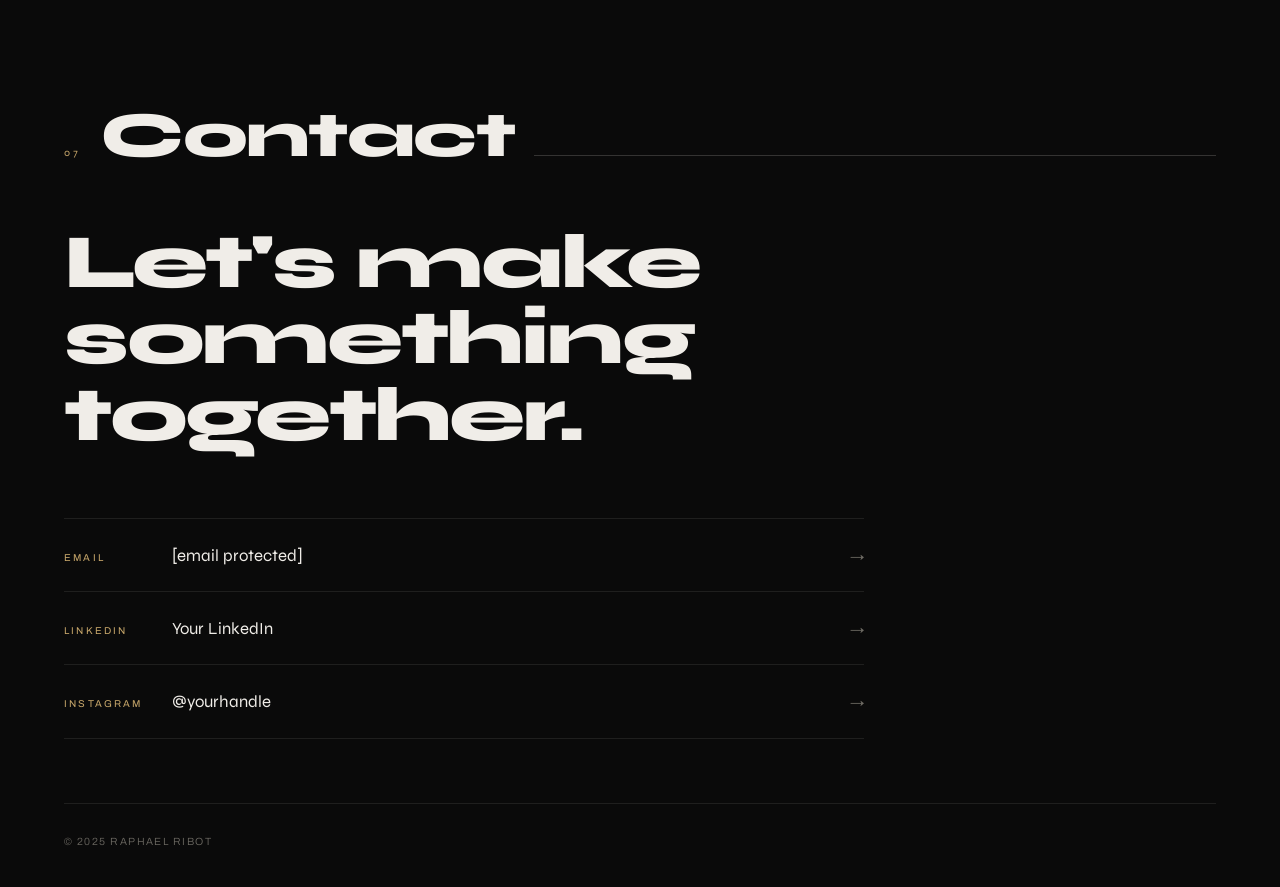
==== commit b8bd56b1: "change to css span rules for correcting image layout" ====
--- a/index.html
+++ b/index.html
@@ -217,17 +217,14 @@
             <div class="gallery-item large">
                 <img src="img/Selects/570135_2333f36327304147aa174788ac563bfb_mv2.jpg" alt="Pines Party Toon Island 2023 — UV stage wide">
             </div>
-            <div class="gallery-item tall">
+            <div class="gallery-item">
                 <img src="img/Selects/570135_9322833bcbf74b88a99a0cb5c8441ade_mv2.jpg" alt="Pines Party — balloon canopy installation">
             </div>
             <div class="gallery-item">
                 <img src="img/Selects/570135_5317a27b67f44cf98905dbce49647bd1_mv2.jpg" alt="Pines Party Toon Island 2023 — crowd and stage">
             </div>
-            <div class="gallery-item large">
+            <div class="gallery-item">
                 <img src="img/Selects/IMG_0476.jpeg" alt="Gothic scenic design — red-lit cathedral set">
-            </div>
-            <div class="gallery-item tall">
-                <img src="img/Selects/IMG_0482.jpeg" alt="Gothic scenic detail — skeleton figure">
             </div>
             <div class="gallery-item">
                 <img src="img/Selects/IMG_9064.jpeg" alt="Production design — skull and candlelight atmospheric set">
@@ -238,6 +235,9 @@
                     <source src="img/Selects/IMG_9035.mov" type="video/quicktime">
                 </video>
                 <span class="video-label">Video</span>
+            </div>
+            <div class="gallery-item large">
+                <img src="img/Selects/IMG_0482.jpeg" alt="Gothic scenic detail — skeleton figure">
             </div>
             <div class="gallery-item">
                 <video autoplay muted loop playsinline>
@@ -266,12 +266,12 @@
                 </a>
                 <a href="#" class="contact-link">
                     <span class="contact-label">LinkedIn</span>
-                    <span class="contact-value">https://www.linkedin.com/in/ribot-zerquera/</span>
+                    <span class="contact-value">Your LinkedIn</span>
                     <span class="contact-arrow">&rarr;</span>
                 </a>
                 <a href="#" class="contact-link">
                     <span class="contact-label">Instagram</span>
-                    <span class="contact-value">@kvltwulf</span>
+                    <span class="contact-value">@yourhandle</span>
                     <span class="contact-arrow">&rarr;</span>
                 </a>
             </div>
--- a/styles.css
+++ b/styles.css
@@ -316,6 +316,7 @@
 .gallery-grid {
     display: grid;
     grid-template-columns: repeat(3, 1fr);
+    grid-auto-flow: dense;
     gap: var(--grid-gap);
 }
 
@@ -327,7 +328,6 @@
     background: var(--black-card);
 }
 
-.gallery-item.tall  { grid-row: span 2; aspect-ratio: unset; }
 .gallery-item.large { grid-column: span 2; aspect-ratio: 2 / 1; }
 
 .gallery-item img,
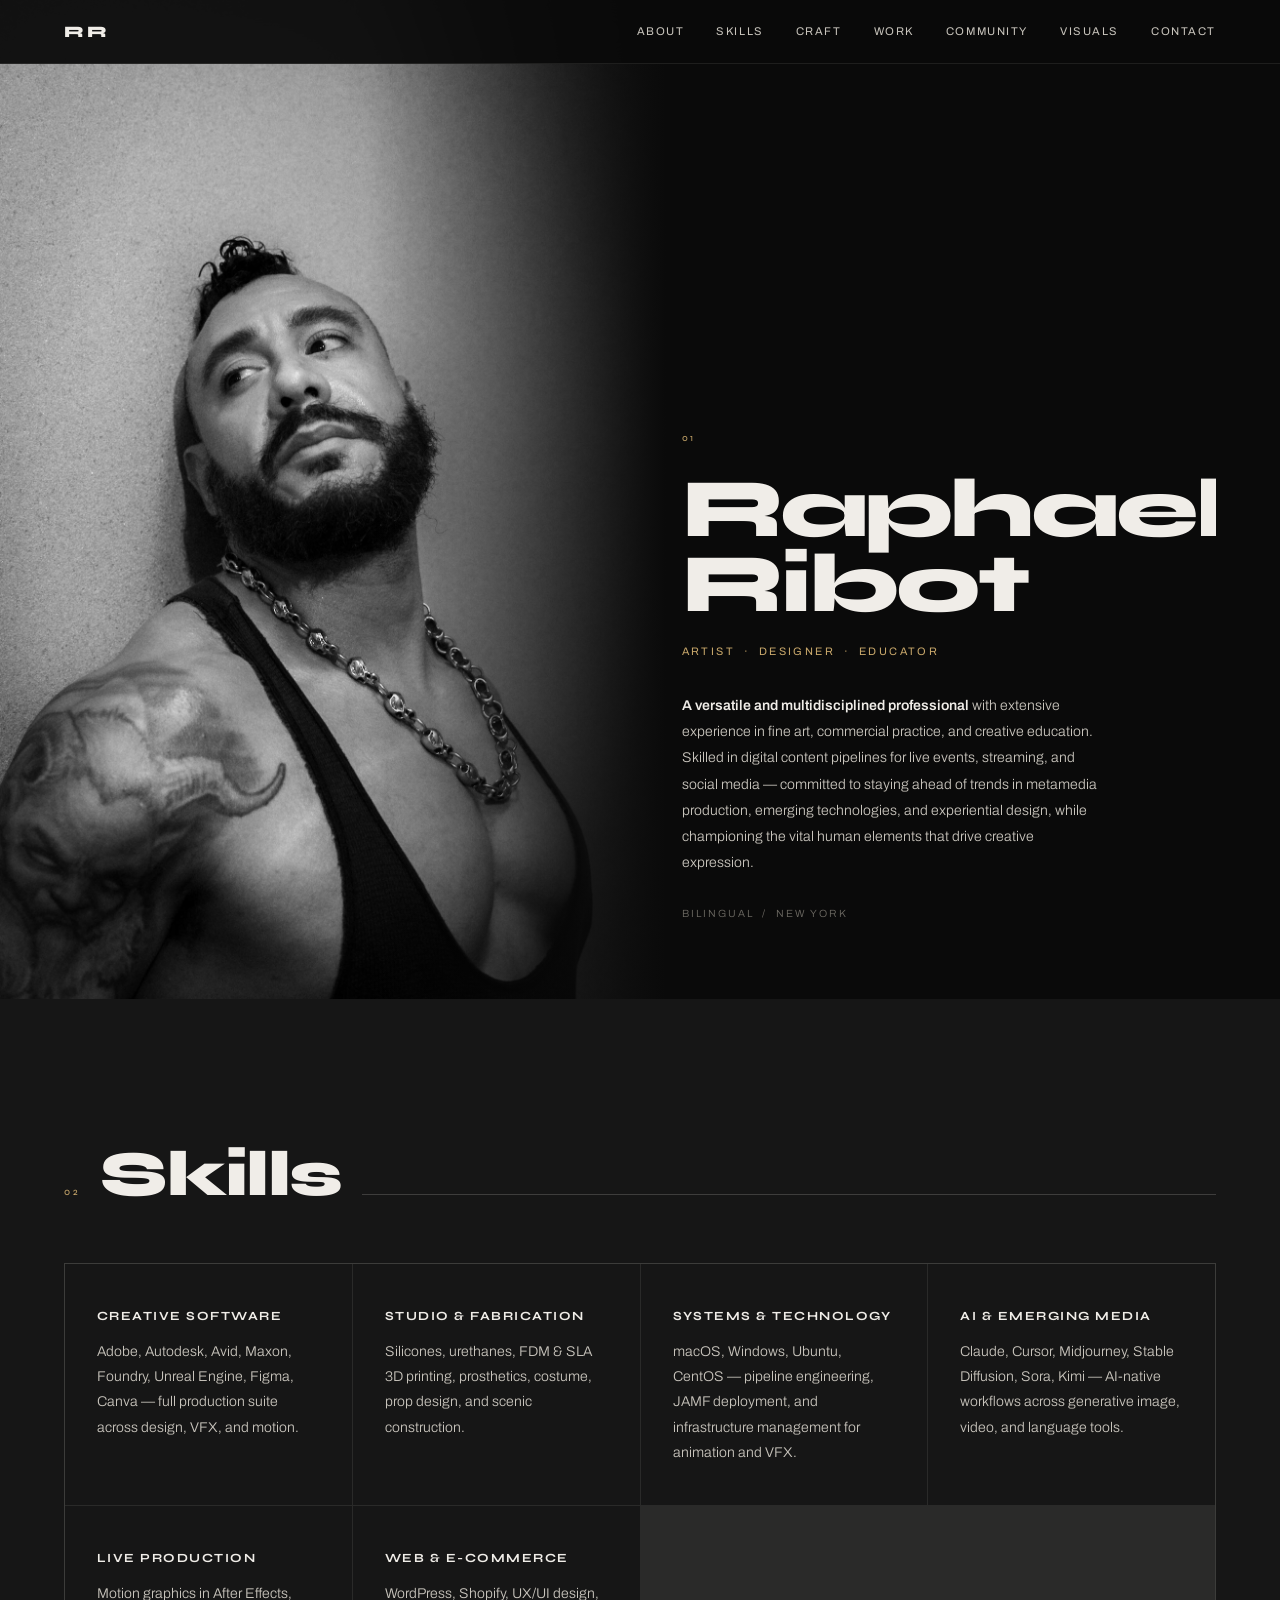
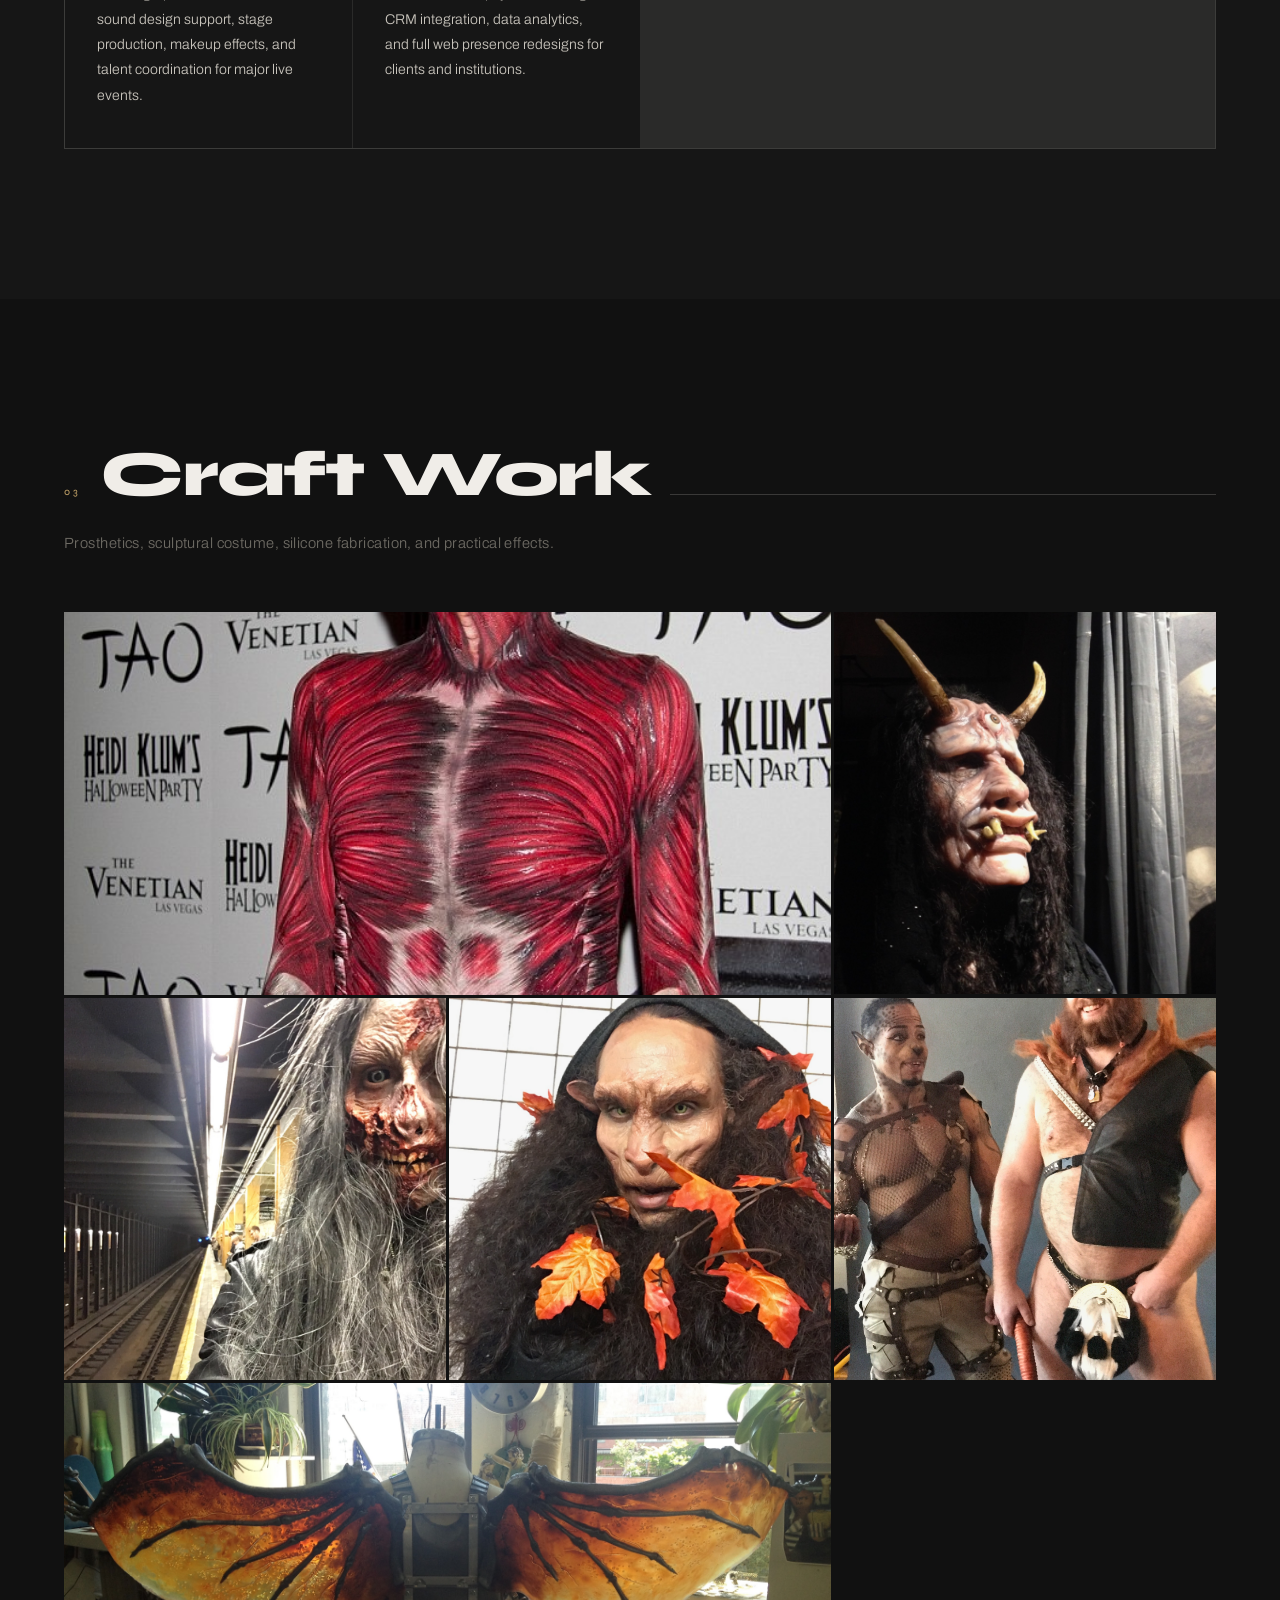
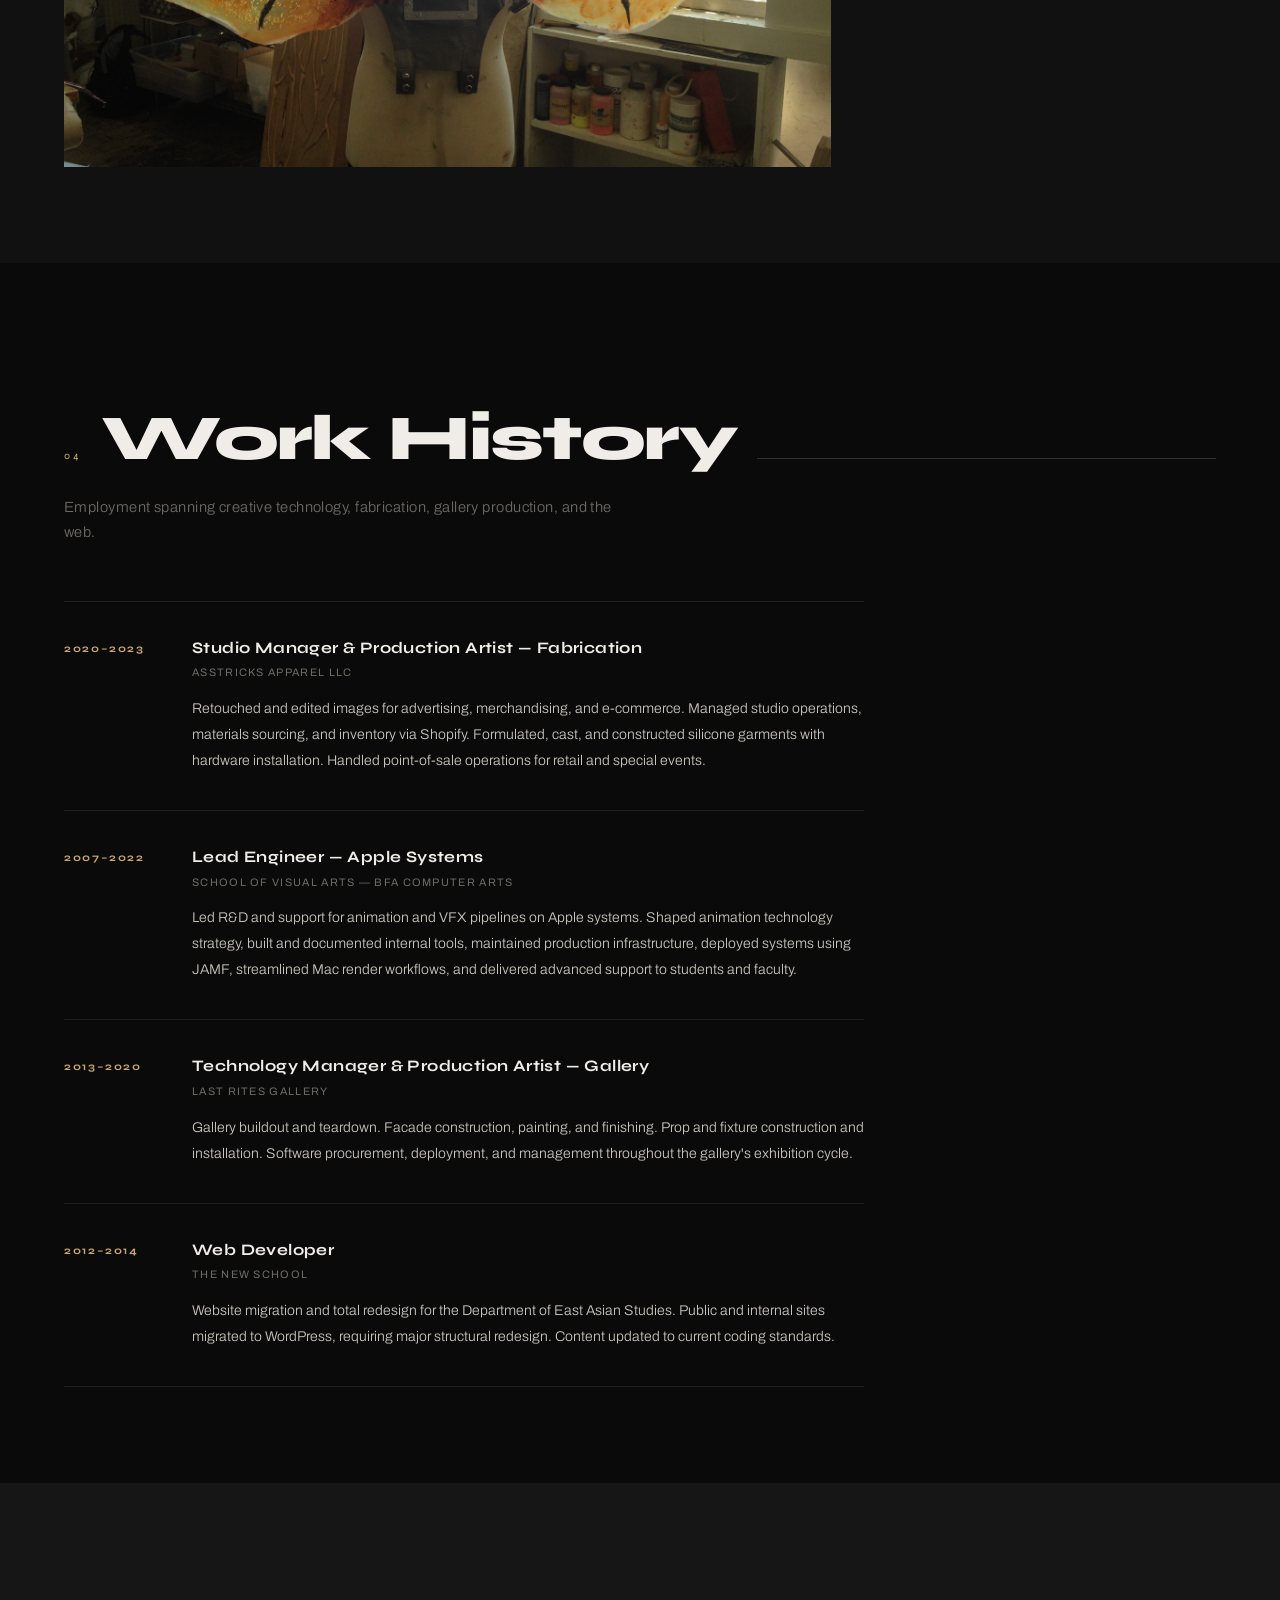
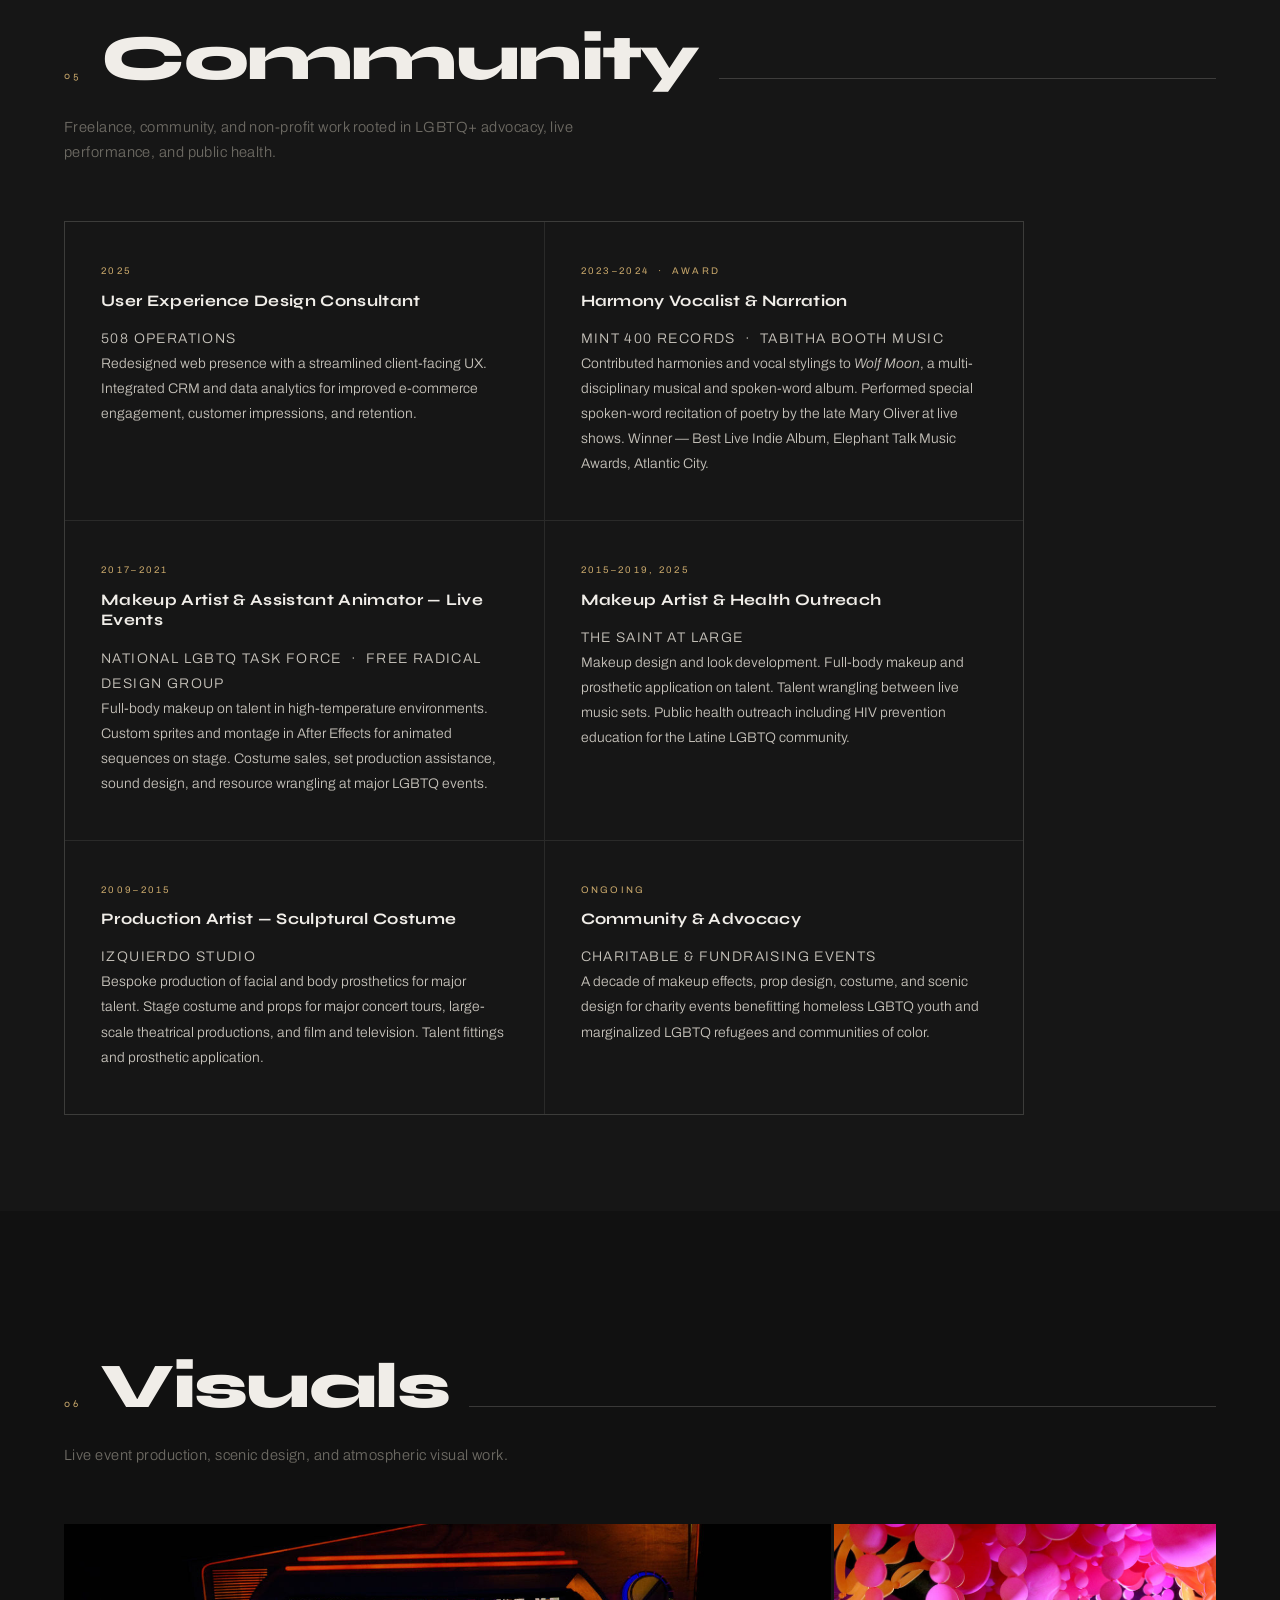
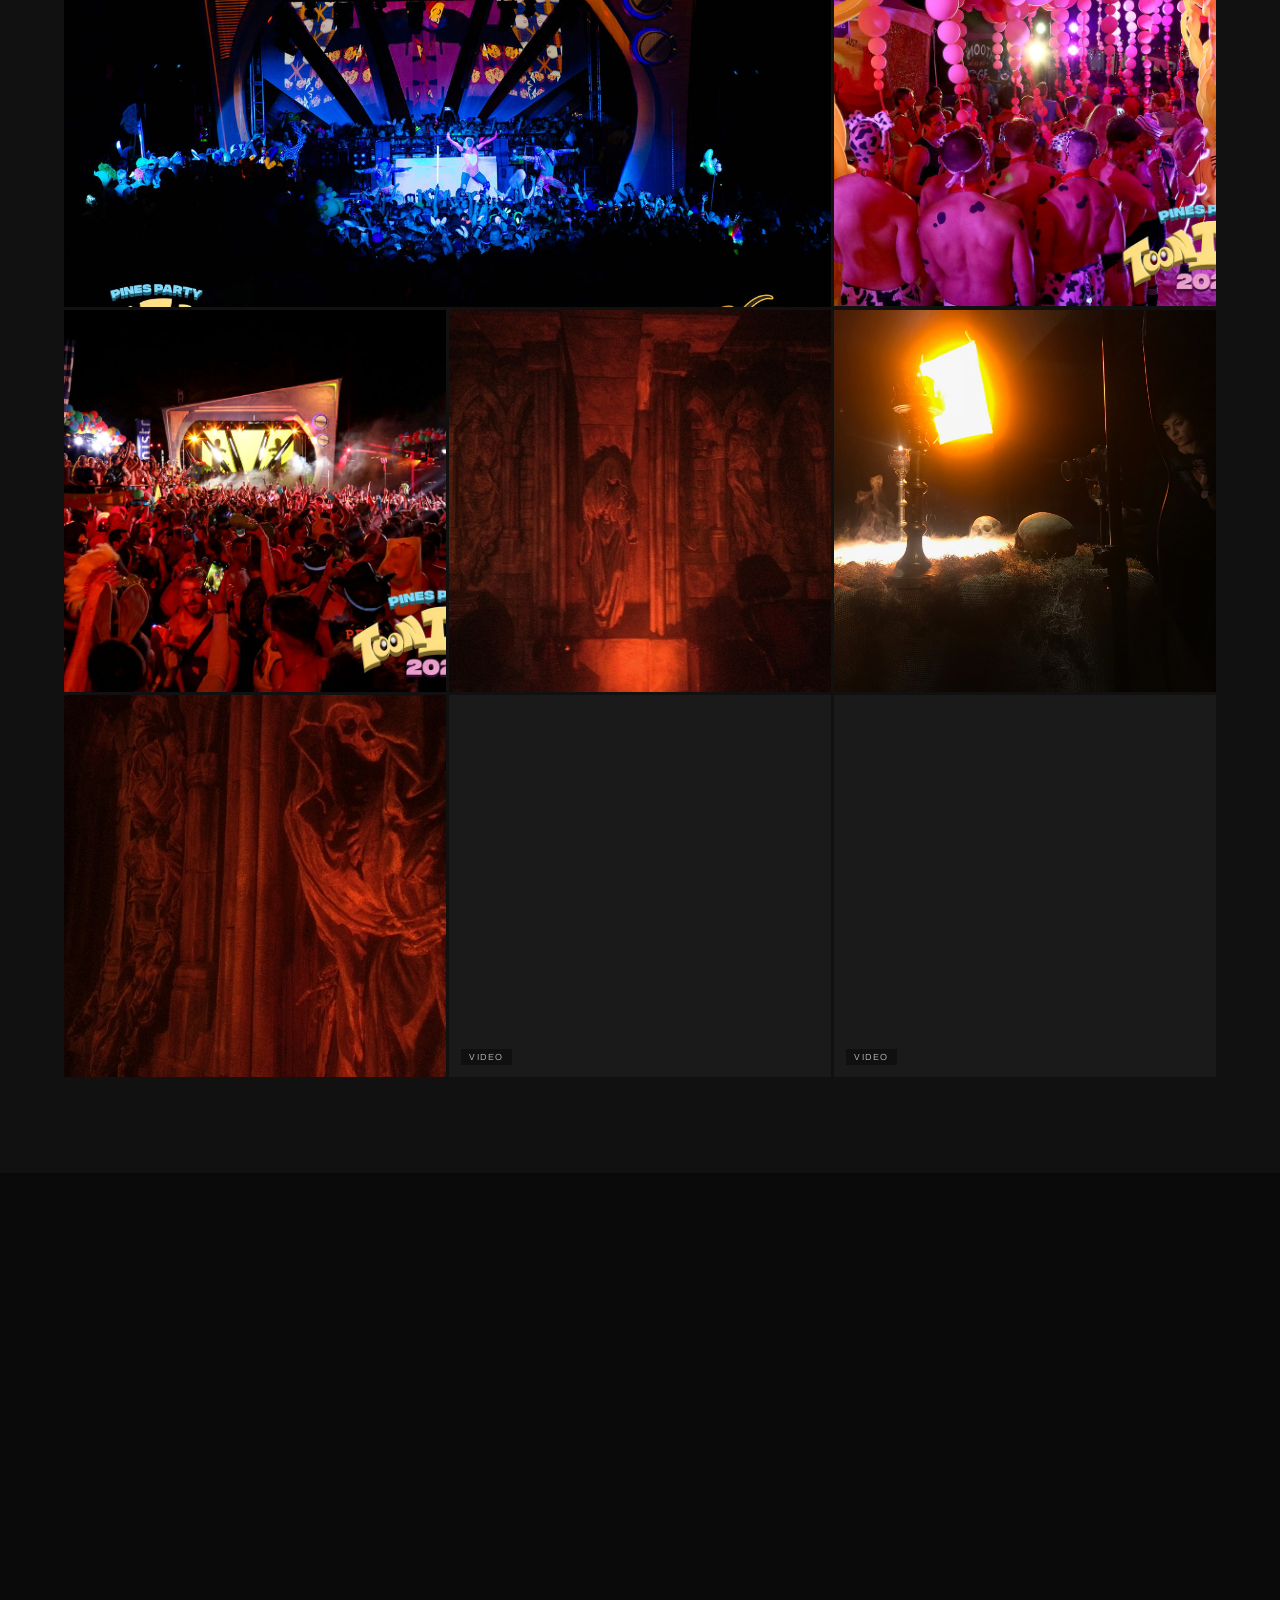
==== commit 82d6d207: "fix css text overflow issues in detail panels" ====
--- a/index.html
+++ b/index.html
@@ -92,22 +92,52 @@
         </div>
         <p class="section-intro">Prosthetics, sculptural costume, silicone fabrication, and practical effects.</p>
         <div class="gallery-grid">
-            <div class="gallery-item large">
-                <img src="img/Selects/IMG_0168.jpeg" alt="Full-body muscle suit prosthetic — Heidi Klum Halloween">
-            </div>
-            <div class="gallery-item">
+            <div class="gallery-item large"
+                data-title="Anatomical Muscle Suit"
+                data-category="Prosthetics &amp; Body Paint"
+                data-client="Heidi Klum Halloween — TAO, The Venetian"
+                data-year="2013"
+                data-description="Full-body anatomical muscle suit produced at Izquierdo Studio for major talent. The piece required bespoke silicone skin texturing, layered paint detailing to simulate fascia and musculature, and a full bald cap integration. Worn under high-intensity event lighting at TAO Nightclub, The Venetian, Las Vegas.">
+                <img src="img/Selects/IMG_0168.jpeg" alt="Full-body muscle suit prosthetic">
+            </div>
+            <div class="gallery-item"
+                data-title="Demon Character Prosthetic"
+                data-category="Prosthetics &amp; Makeup FX"
+                data-client="Last Rites Gallery"
+                data-year="2015–2020"
+                data-description="Silicone facial prosthetic featuring sculpted horns, distended jaw, and textured skin detailing. Designed for gallery installation and live event performance. The piece was developed to withstand extended wear during multi-hour events while maintaining visual fidelity under mixed lighting conditions.">
                 <img src="img/Selects/IMG_2224.jpeg" alt="Demon character prosthetic head">
             </div>
-            <div class="gallery-item">
+            <div class="gallery-item"
+                data-title="Zombie — NYC Subway"
+                data-category="Prosthetics &amp; Makeup FX"
+                data-client="The Saint at Large"
+                data-year="2017"
+                data-description="Full facial prosthetic and body makeup for a zombie character. Shot on location in the New York City subway system en route to a live event. The application included multi-piece silicone prosthetics, airbrushed trauma detailing, and character hair. A testament to the durability of the work under real-world transit conditions.">
                 <img src="img/Selects/IMG_4056.jpeg" alt="Full zombie prosthetic makeup — NYC subway">
             </div>
-            <div class="gallery-item">
+            <div class="gallery-item"
+                data-title="Forest Goblin"
+                data-category="Prosthetics &amp; Costume"
+                data-client="The Saint at Large"
+                data-year="2016"
+                data-description="Foam latex facial prosthetic with full character makeup, integrated wig, and costume design. The look incorporates hand-placed autumn foliage into the costume structure to reinforce the woodland creature narrative. Designed and applied for a live theatrical event.">
                 <img src="img/Selects/IMG_4104.jpeg" alt="Forest goblin character with prosthetic appliances">
             </div>
-            <div class="gallery-item large">
+            <div class="gallery-item large"
+                data-title="Silicone Dragon Wings"
+                data-category="Sculpture &amp; Silicone Fabrication"
+                data-client="Izquierdo Studio"
+                data-year="2011"
+                data-description="Large-scale wearable sculptural wings fabricated from platinum-cure silicone over an internal armature. The veining and membrane texture were hand-sculpted, with translucent pigmentation applied in layers to achieve depth and a naturalistic fire-toned gradient. The integrated harness system allowed full range of motion for the performer. Produced for a major concert tour.">
                 <img src="img/Selects/IMG_0410.jpeg" alt="Sculptural silicone dragon wings — full spread">
             </div>
-            <div class="gallery-item">
+            <div class="gallery-item"
+                data-title="Backstage — Costume &amp; Makeup"
+                data-category="Costume &amp; Character Design"
+                data-client="National LGBTQ Task Force"
+                data-year="2019"
+                data-description="Behind-the-scenes documentation of two performers in full character — silicone prosthetic ears and facial appliances, body paint, and bespoke costume construction. The work was produced for a major LGBTQ event and reflects the collaborative process between makeup design, costume, and performance.">
                 <img src="img/Selects/IMG_7581.jpeg" alt="Performers in full costume and makeup — backstage">
             </div>
         </div>
@@ -214,32 +244,72 @@
         </div>
         <p class="section-intro">Live event production, scenic design, and atmospheric visual work.</p>
         <div class="gallery-grid">
-            <div class="gallery-item large">
+            <div class="gallery-item large"
+                data-title="Pines Party — Toon Island 2023"
+                data-category="Live Event Production"
+                data-client="National LGBTQ Task Force / Free Radical Design Group"
+                data-year="2023"
+                data-description="Full-scale event design and production for the annual Pines Party in Fire Island. The Toon Island concept transformed the outdoor venue into an immersive animated world under UV lighting. Custom motion graphics and animated sequences — produced in After Effects — were displayed across the main stage during live performances. Stage design, talent coordination, and visual effects were all part of the production scope.">
                 <img src="img/Selects/570135_2333f36327304147aa174788ac563bfb_mv2.jpg" alt="Pines Party Toon Island 2023 — UV stage wide">
             </div>
-            <div class="gallery-item">
+            <div class="gallery-item"
+                data-title="Balloon Canopy Installation"
+                data-category="Scenic &amp; Environmental Design"
+                data-client="National LGBTQ Task Force / Free Radical Design Group"
+                data-year="2023"
+                data-description="Large-scale balloon canopy installation forming an immersive tunnel entrance at the Pines Party. The structure used hundreds of balloons in a gradient from warm amber through deep magenta, creating a saturated environment that transformed the attendee experience on entry. Environmental design and fabrication coordination were integral parts of the production role.">
                 <img src="img/Selects/570135_9322833bcbf74b88a99a0cb5c8441ade_mv2.jpg" alt="Pines Party — balloon canopy installation">
             </div>
-            <div class="gallery-item">
+            <div class="gallery-item"
+                data-title="Main Stage — Toon Island"
+                data-category="Live Event Production"
+                data-client="National LGBTQ Task Force / Free Radical Design Group"
+                data-year="2023"
+                data-description="The main stage of Pines Party 2023 at capacity — thousands of attendees under festival lighting with the custom-built television-shaped stage structure at center. Balloon arches, sponsor banners, and theatrical lighting framed a high-energy performance environment that was months in the design and fabrication.">
                 <img src="img/Selects/570135_5317a27b67f44cf98905dbce49647bd1_mv2.jpg" alt="Pines Party Toon Island 2023 — crowd and stage">
             </div>
-            <div class="gallery-item">
+            <div class="gallery-item"
+                data-title="Gothic Cathedral — Scenic Design"
+                data-category="Scenic Design &amp; Set Production"
+                data-client="The Saint at Large"
+                data-year="2018"
+                data-description="Interior scenic design for a Gothic cathedral environment built for a major immersive nightlife event. Painted flats depicting stone columns, arched windows, and religious figures were lit dramatically in deep red to create an atmosphere of sacred darkness. The environment served as a backdrop for live performances and immersive theatrical moments throughout the night.">
                 <img src="img/Selects/IMG_0476.jpeg" alt="Gothic scenic design — red-lit cathedral set">
             </div>
-            <div class="gallery-item">
+            <div class="gallery-item"
+                data-title="Skull &amp; Candlelight — Production Design"
+                data-category="Production Design &amp; Photography"
+                data-client="The Saint at Large"
+                data-year="2019"
+                data-description="Behind-the-scenes documentation of a production design and photography setup — skulls, Spanish moss, and dramatic candlelight arranged for a dark editorial shoot. The set was constructed for promotional materials tied to a yearly event narrative. Prop sourcing, set construction, and lighting design were all part of the scope.">
                 <img src="img/Selects/IMG_9064.jpeg" alt="Production design — skull and candlelight atmospheric set">
             </div>
-            <div class="gallery-item">
+            <div class="gallery-item"
+                data-title="Skeleton Figure — Gothic Detail"
+                data-category="Scenic Design &amp; Set Production"
+                data-client="The Saint at Large"
+                data-year="2018"
+                data-description="Close detail of a skeletal robed figure within the Gothic cathedral scenic environment. The figure was constructed and dressed as part of the larger scenic build, positioned to create dramatic silhouettes within the red-lit architecture. Crafted to read effectively at distance under theatrical lighting conditions.">
+                <img src="img/Selects/IMG_0482.jpeg" alt="Gothic scenic detail — skeleton figure">
+            </div>
+            <div class="gallery-item"
+                data-title="Live Event — Motion"
+                data-category="Live Event Production"
+                data-client="National LGBTQ Task Force"
+                data-year="2021"
+                data-description="Video documentation of live event production work. Motion graphics, stage performance, and crowd energy captured in motion. Part of an ongoing body of work producing visual content for large-scale LGBTQ community events.">
                 <video autoplay muted loop playsinline>
                     <source src="img/Selects/IMG_9035.mov" type="video/mp4">
                     <source src="img/Selects/IMG_9035.mov" type="video/quicktime">
                 </video>
                 <span class="video-label">Video</span>
             </div>
-            <div class="gallery-item large">
-                <img src="img/Selects/IMG_0482.jpeg" alt="Gothic scenic detail — skeleton figure">
-            </div>
-            <div class="gallery-item">
+            <div class="gallery-item"
+                data-title="Production — Motion"
+                data-category="Live Event Production"
+                data-client="The Saint at Large"
+                data-year="2019"
+                data-description="Video documentation of event production and scenic design in action. Captures the atmosphere, scale, and energy of the environment as experienced by attendees — the culmination of weeks of design, fabrication, and production coordination.">
                 <video autoplay muted loop playsinline>
                     <source src="img/Selects/IMG_9068.mov" type="video/mp4">
                     <source src="img/Selects/IMG_9068.mov" type="video/quicktime">
@@ -278,4 +348,41 @@
         </div>
         <footer>
             <span>&copy; 2025 Raphael Ribot</span>
- +             <span>New York, NY</span>
+        </footer>
+    </section>
+
+    <!-- ── GALLERY DETAIL PANEL ── -->
+    <div id="detail-panel" aria-modal="true" role="dialog" aria-label="Work detail">
+        <button id="detail-close" aria-label="Close">
+            <span class="close-label">Close</span>
+            <span class="close-key">Esc</span>
+        </button>
+        <div class="detail-inner">
+            <div class="detail-media">
+                <img id="detail-img" src="" alt="">
+                <video id="detail-video" autoplay muted loop playsinline style="display:none;">
+                    <source id="detail-video-src" src="" type="video/mp4">
+                </video>
+            </div>
+            <div class="detail-info">
+                <span id="detail-category" class="detail-category"></span>
+                <h2 id="detail-title" class="detail-title"></h2>
+                <div class="detail-meta">
+                    <div class="detail-meta-row">
+                        <span class="detail-meta-label">Client</span>
+                        <span id="detail-client" class="detail-meta-value"></span>
+                    </div>
+                    <div class="detail-meta-row">
+                        <span class="detail-meta-label">Year</span>
+                        <span id="detail-year" class="detail-meta-value"></span>
+                    </div>
+                </div>
+                <p id="detail-description" class="detail-description"></p>
+            </div>
+        </div>
+    </div>
+
+    <script src="script.js"></script>
+</body>
+</html>
--- a/styles.css
+++ b/styles.css
@@ -706,3 +706,204 @@
         gap: 1.25rem;
     }
 }
+
+/* ── GALLERY DETAIL PANEL ── */
+
+/* ── GALLERY DETAIL PANEL ── */
+#detail-panel {
+    position: fixed;
+    inset: 0;
+    background: var(--black);
+    z-index: 200;
+    overflow-y: auto;
+    opacity: 0;
+    pointer-events: none;
+    transform: translateY(24px);
+    transition: opacity 0.4s ease, transform 0.4s ease;
+    text-align: left;
+}
+
+#detail-panel.open {
+    opacity: 1;
+    pointer-events: all;
+    transform: translateY(0);
+}
+
+#detail-close {
+    position: fixed;
+    top: 1.5rem;
+    right: var(--gutter);
+    display: flex;
+    align-items: center;
+    gap: 0.6rem;
+    background: none;
+    border: 0.5px solid var(--rule-med);
+    padding: 0.4rem 0.9rem;
+    cursor: pointer;
+    z-index: 210;
+    transition: border-color 0.2s, background 0.2s;
+}
+
+#detail-close:hover {
+    border-color: var(--cream-dim);
+    background: rgba(255,255,255,0.04);
+}
+
+.close-label {
+    font-family: "Archivo", sans-serif;
+    font-size: 0.62rem;
+    font-weight: 400;
+    letter-spacing: 0.18em;
+    text-transform: uppercase;
+    color: var(--cream-muted);
+}
+
+.close-key {
+    font-family: "Archivo", sans-serif;
+    font-size: 0.55rem;
+    letter-spacing: 0.1em;
+    color: var(--cream-dim);
+    border: 0.5px solid var(--rule-med);
+    padding: 1px 5px;
+}
+
+/* The inner wrapper fills the panel and splits into two columns */
+.detail-inner {
+    display: flex;
+    flex-direction: row;
+    width: 100%;
+    min-height: 100vh;
+}
+
+.detail-media {
+    flex: 0 0 62%;
+    width: 62%;
+    background: #0a0a0a;
+    display: flex;
+    align-items: center;
+    justify-content: center;
+    overflow: hidden;
+    min-height: 100vh;
+}
+
+#detail-img,
+#detail-video {
+    width: 100%;
+    height: 100%;
+    object-fit: contain;
+    display: block;
+    max-height: 100vh;
+}
+
+/* Info column: fixed width, text constrained within it */
+.detail-info {
+    flex: 0 0 38%;
+    width: 38%;
+    box-sizing: border-box;
+    padding: 6rem 2.5rem 4rem 2.5rem;
+    display: flex;
+    flex-direction: column;
+    justify-content: center;
+    border-left: 1px solid var(--rule);
+    overflow: hidden;
+}
+
+.detail-category {
+    font-family: "Archivo", sans-serif;
+    font-size: 0.6rem;
+    font-weight: 400;
+    letter-spacing: 0.24em;
+    text-transform: uppercase;
+    color: var(--gold);
+    display: block;
+    margin-bottom: 1rem;
+}
+
+.detail-title {
+    font-family: "Syne", sans-serif;
+    font-weight: 800;
+    font-size: clamp(1.4rem, 2.2vw, 2.2rem);
+    letter-spacing: -0.02em;
+    line-height: 1.15;
+    color: var(--cream);
+    margin: 0 0 2rem;
+    white-space: normal;
+    word-wrap: break-word;
+    overflow-wrap: break-word;
+    word-break: break-word;
+    hyphens: auto;
+    max-width: 100%;
+    display: block;
+}
+
+.detail-meta {
+    display: flex;
+    flex-direction: column;
+    gap: 0.6rem;
+    margin-bottom: 2.5rem;
+    padding-bottom: 2.5rem;
+    border-bottom: 1px solid var(--rule);
+}
+
+.detail-meta-row {
+    display: flex;
+    gap: 1.5rem;
+    align-items: baseline;
+}
+
+.detail-meta-label {
+    font-size: 0.58rem;
+    font-weight: 400;
+    letter-spacing: 0.2em;
+    text-transform: uppercase;
+    color: var(--cream-dim);
+    min-width: 3.5rem;
+    flex-shrink: 0;
+}
+
+.detail-meta-value {
+    font-family: "Archivo", sans-serif;
+    font-size: 0.82rem;
+    font-weight: 300;
+    color: var(--cream-muted);
+    line-height: 1.5;
+    word-break: break-word;
+}
+
+.detail-description {
+    font-size: 0.88rem;
+    font-weight: 300;
+    line-height: 1.9;
+    color: var(--cream-muted);
+    margin: 0;
+    word-break: break-word;
+    overflow-wrap: break-word;
+}
+
+/* ── Responsive: stack on small screens ── */
+@media (max-width: 860px) {
+    .detail-inner {
+        flex-direction: column;
+    }
+
+    .detail-media {
+        flex: none;
+        width: 100%;
+        min-height: 55vw;
+        max-height: 55vw;
+    }
+
+    #detail-img,
+    #detail-video {
+        object-fit: cover;
+        max-height: 55vw;
+    }
+
+    .detail-info {
+        flex: none;
+        width: 100%;
+        padding: 2.5rem 1.5rem 4rem;
+        border-left: none;
+        border-top: 1px solid var(--rule);
+    }
+}
